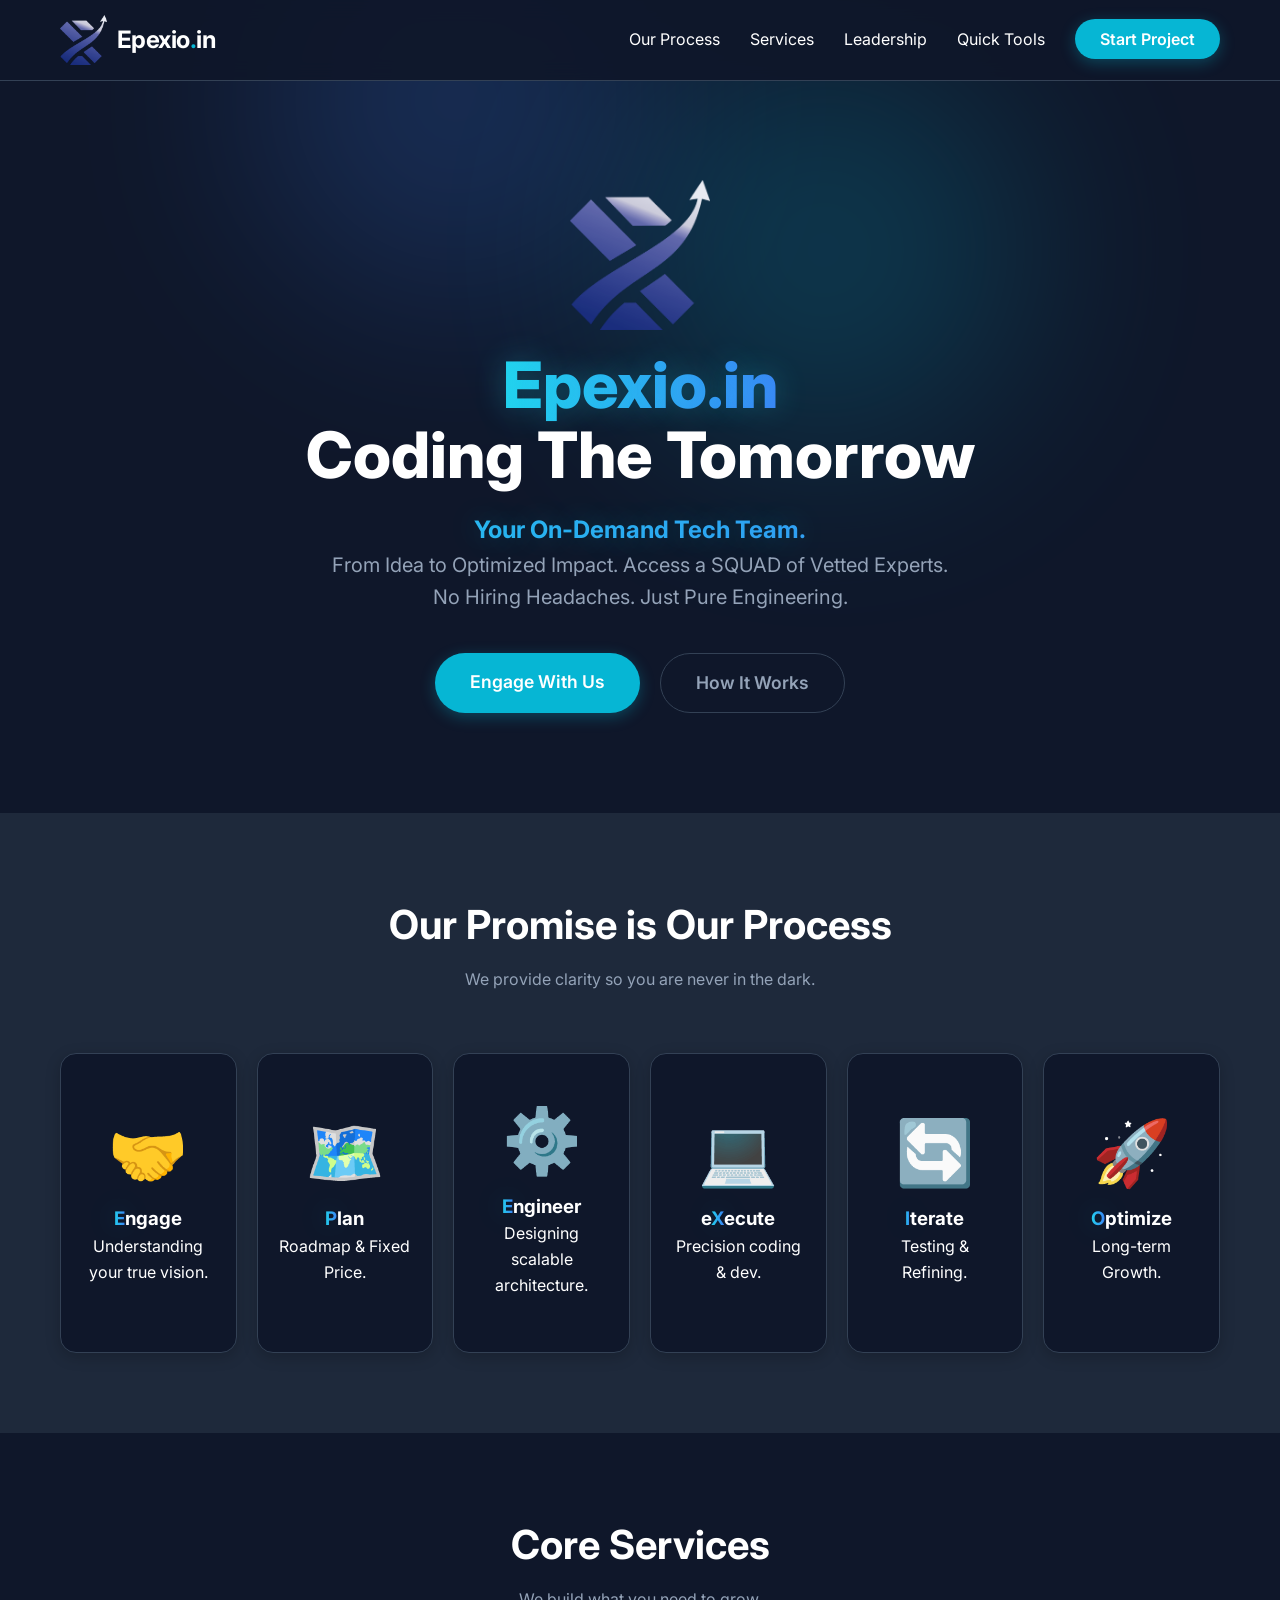
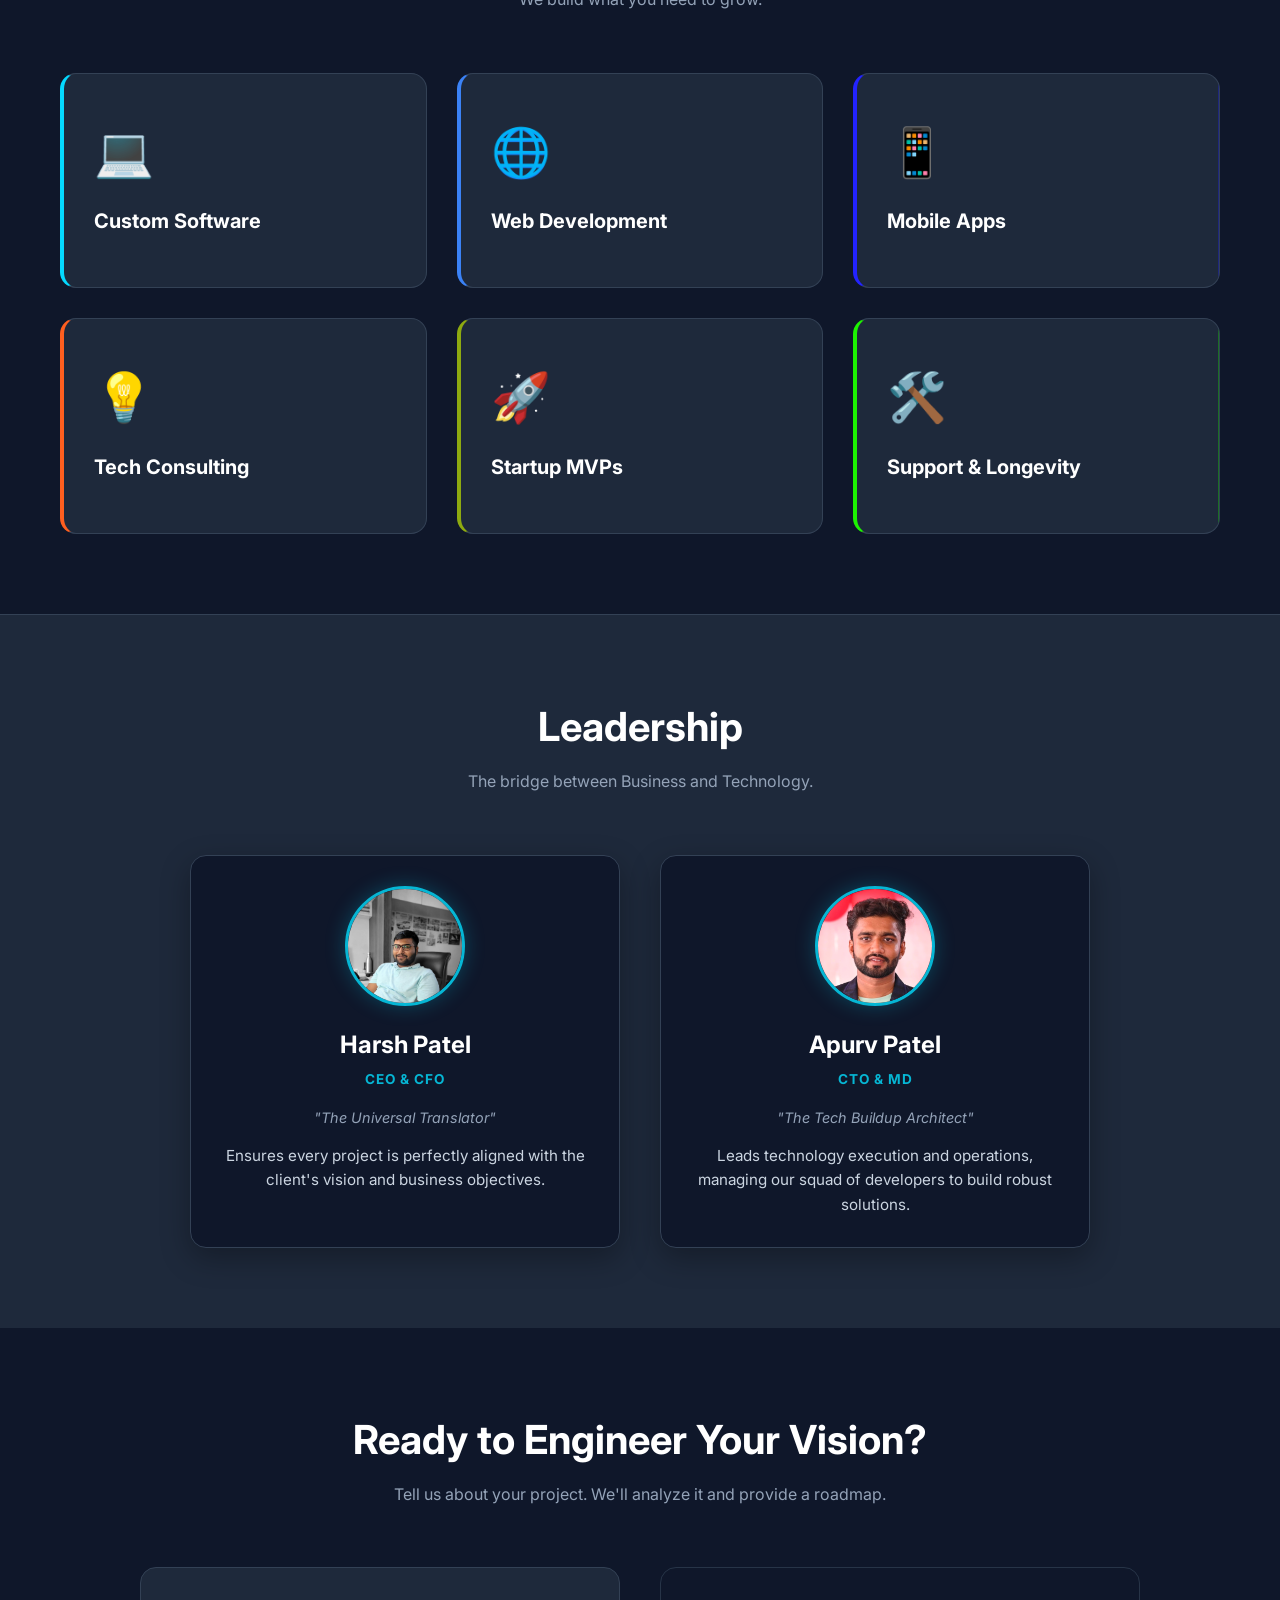
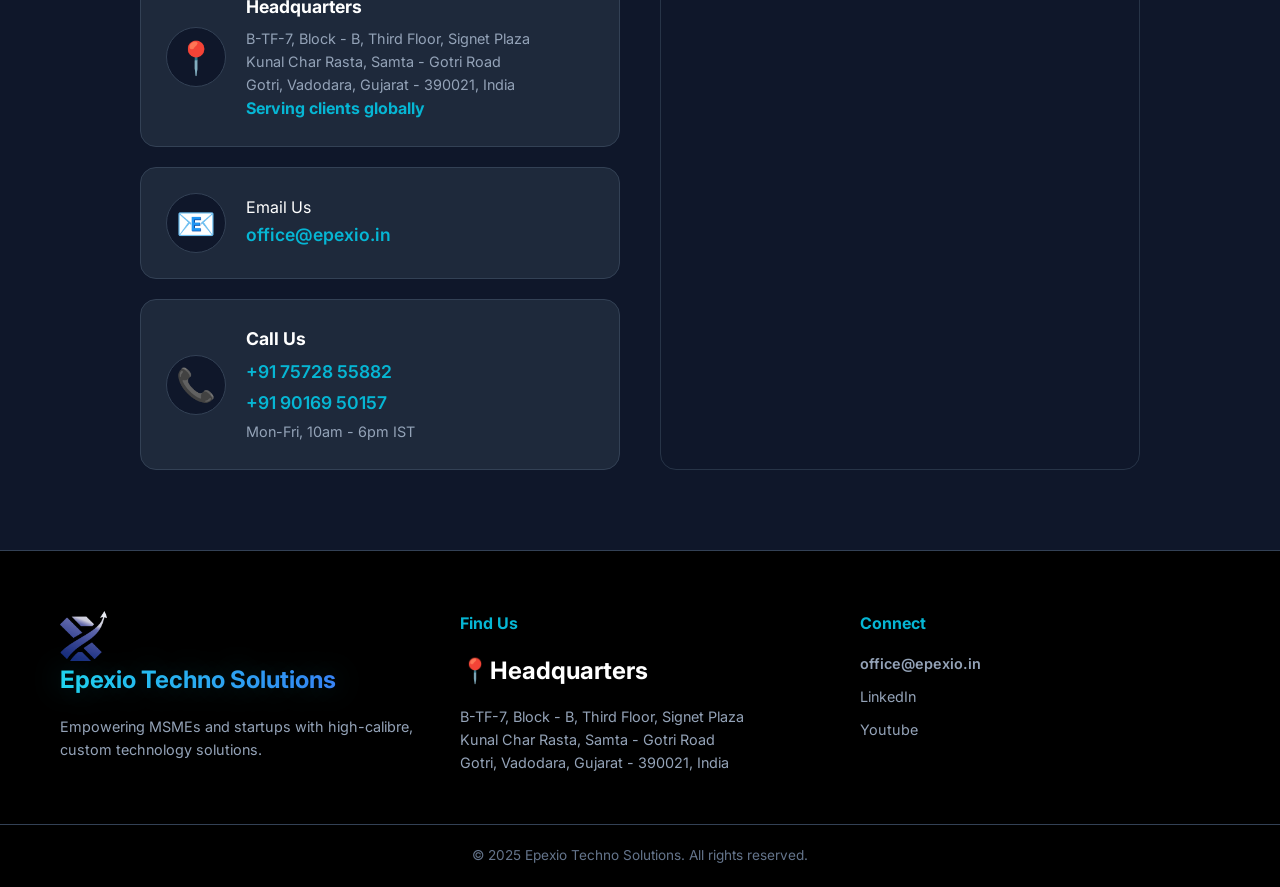
==== index.html @ f01a2e57 "Added tools page and exe app" ====
<!DOCTYPE html>
<html lang="en">
  <head>
    <meta charset="UTF-8" />
    <meta name="viewport" content="width=device-width, initial-scale=1.0" />
    <title>Epexio Techno Solutions</title>
    <link rel="icon" type="image/png" href="Image/logo.png" />
    <link rel="stylesheet" href="style.css" />
    <link
      href="https://fonts.googleapis.com/css2?family=Inter:wght@300;400;600;700&display=swap"
      rel="stylesheet"
    />
  </head>
  <body>
    <nav class="navbar">
      <div class="container nav-container">
        <div class="logo">
          <img
            src="Image/logo.png"
            alt="Epexio Logo"
            style="height: 50px; width: auto"
          />
          <span class="logo-text"
            >Epexio<span class="accent">.</span
            ><span class="logo-text">in</span></span
          >
        </div>
        <ul class="nav-links">
          <li><a href="#process">Our Process</a></li>
          <li><a href="#services">Services</a></li>
          <li><a href="#leadership">Leadership</a></li>
          <il><a href="tools.html">Quick Tools</a></il>
          <li><a href="#contact" class="btn-primary">Start Project</a></li>
        </ul>
        <div class="hamburger">☰</div>
      </div>
    </nav>

    <section class="hero">
      <div class="background-glow glow-1"></div>
      <div class="background-glow glow-2"></div>
      <div class="logo" style="justify-content: center; margin-bottom: 20px">
        <img
          src="Image/logo.png"
          alt="Epexio Logo"
          style="height: 150px; width: auto"
        />
      </div>
      <div class="container hero-content">
        <h1>
          <span class="neon-text">Epexio.in</span><br />
          Coding The Tomorrow <br />
        </h1>
        <h2 class="neon-text">Your On-Demand Tech Team.</h2>
        <p class="hero-sub">
          From Idea to Optimized Impact. Access a SQUAD of Vetted Experts.
          <br />
          No Hiring Headaches. Just Pure Engineering.
        </p>
        <div class="hero-buttons">
          <a href="#contact" class="btn-primary btn-large">Engage With Us</a>
          <a href="#process" class="btn-secondary btn-large">How It Works</a>
        </div>
      </div>
    </section>

    <section id="process" class="section-padding bg-light">
      <div class="container">
        <div class="section-header">
          <h2>Our Promise is Our Process</h2>
          <p>We provide clarity so you are never in the dark.</p>
        </div>

        <div class="process-grid">
          <div class="flip-card">
            <div class="flip-card-inner">
              <div class="flip-card-front card">
                <div class="icon">🤝</div>
                <h3><span class="neon-text">E</span>ngage</h3>
                <p>Understanding your true vision.</p>
              </div>
              <div class="flip-card-back card">
                <h3>The Foundation</h3>
                <p>
                  We dive deep into your business goals, target audience, and
                  pain points to ensure our tech aligns perfectly with your
                  strategy.
                </p>
              </div>
            </div>
          </div>

          <div class="flip-card">
            <div class="flip-card-inner">
              <div class="flip-card-front card">
                <div class="icon">🗺️</div>
                <h3><span class="neon-text">P</span>lan</h3>
                <p>Roadmap & Fixed Price.</p>
              </div>
              <div class="flip-card-back card">
                <h3>No Surprises</h3>
                <p>
                  We deliver a detailed project roadmap, a strict timeline, and
                  a guaranteed fixed-price quote. What we quote is what you pay.
                </p>
              </div>
            </div>
          </div>

          <div class="flip-card">
            <div class="flip-card-inner">
              <div class="flip-card-front card">
                <div class="icon">⚙️</div>
                <h3><span class="neon-text">E</span>ngineer</h3>
                <p>Designing scalable architecture.</p>
              </div>
              <div class="flip-card-back card">
                <h3>Built to Scale</h3>
                <p>
                  Our architects design a secure, efficient database and system
                  structure that can handle your growth from day one.
                </p>
              </div>
            </div>
          </div>

          <div class="flip-card">
            <div class="flip-card-inner">
              <div class="flip-card-front card">
                <div class="icon">💻</div>
                <h3>e<span class="neon-text">X</span>ecute</h3>
                <p>Precision coding & dev.</p>
              </div>
              <div class="flip-card-back card">
                <h3>Agile Squads</h3>
                <p>
                  Your dedicated squad builds the solution using clean, modern
                  code standards, with regular updates so you are never in the
                  dark.
                </p>
              </div>
            </div>
          </div>

          <div class="flip-card">
            <div class="flip-card-inner">
              <div class="flip-card-front card">
                <div class="icon">🔄</div>
                <h3><span class="neon-text">I</span>terate</h3>
                <p>Testing & Refining.</p>
              </div>
              <div class="flip-card-back card">
                <h3>Perfectionism</h3>
                <p>
                  We rigorously test for bugs, gather your feedback, and refine
                  the user experience until the product is seamless.
                </p>
              </div>
            </div>
          </div>

          <div class="flip-card">
            <div class="flip-card-inner">
              <div class="flip-card-front card">
                <div class="icon">🚀</div>
                <h3><span class="neon-text">O</span>ptimize</h3>
                <p>Long-term Growth.</p>
              </div>
              <div class="flip-card-back card">
                <h3>Partner for Life</h3>
                <p>
                  Launch is just the start. We provide ongoing support, security
                  updates, and feature additions to keep you ahead of the curve.
                </p>
              </div>
            </div>
          </div>
        </div>
      </div>
    </section>

    <section id="services" class="section-padding">
      <div class="container">
        <div class="section-header">
          <h2>Core Services</h2>
          <p>We build what you need to grow.</p>
        </div>
        <div class="services-grid">
          <div class="card service-card" style="--card-color: #04d9ff">
            <div class="service-content">
              <div class="icon">💻</div>
              <h3>Custom Software</h3>
              <p>
                Internal sales portals, inventory management systems, and
                process automation tools tailored to your workflow.
              </p>
            </div>
          </div>

          <div class="card service-card" style="--card-color: #3b82f6">
            <div class="service-content">
              <div class="icon">🌐</div>
              <h3>Web Development</h3>
              <p>
                From "Digital Brochure" sites to complex, data-driven web apps
                and secure e-commerce platforms.
              </p>
            </div>
          </div>

          <div class="card service-card" style="--card-color: #2323ff">
            <div class="service-content">
              <div class="icon">📱</div>
              <h3>Mobile Apps</h3>
              <p>
                Native and hybrid apps (iOS & Android) to connect with your
                customers on the go.
              </p>
            </div>
          </div>

          <div class="card service-card" style="--card-color: #ff5f1f">
            <div class="service-content">
              <div class="icon">💡</div>
              <h3>Tech Consulting</h3>
              <p>
                Expert guidance on technology strategy, scalability, and digital
                transformation.
              </p>
            </div>
          </div>

          <div class="card service-card" style="--card-color: #8eaa10">
            <div class="service-content">
              <div class="icon">🚀</div>
              <h3>Startup MVPs</h3>
              <p>
                Rapidly design, build, and launch your Minimum Viable Product to
                test your market and attract investors.
              </p>
            </div>
          </div>

          <div class="card service-card" style="--card-color: #1df301">
            <div class="service-content">
              <div class="icon">🛠️</div>
              <h3>Support & Longevity</h3>
              <p>
                Flexible support retainers for security updates, bug fixes, and
                ongoing optimizations.
              </p>
            </div>
          </div>
        </div>
      </div>
    </section>

    <section id="leadership" class="section-padding bg-light border-top">
      <div class="container">
        <div class="section-header">
          <h2>Leadership</h2>
          <p>The bridge between Business and Technology.</p>
        </div>
        <div class="leadership-grid">
          <div class="card leader-card">
            <img src="Image/Harsh.jpg" alt="Harsh Patel" class="leader-photo" />

            <h3>Harsh Patel</h3>
            <span class="role">CEO & CFO</span>
            <p class="leader-title">"The Universal Translator"</p>
            <p class="leader-desc">
              Ensures every project is perfectly aligned with the client's
              vision and business objectives.
            </p>
          </div>

          <div class="card leader-card">
            <img src="Image/Apurv.jpg" alt="Apurv Patel" class="leader-photo" />

            <h3>Apurv Patel</h3>
            <span class="role">CTO & MD</span>
            <p class="leader-title">"The Tech Buildup Architect"</p>
            <p class="leader-desc">
              Leads technology execution and operations, managing our squad of
              developers to build robust solutions.
            </p>
          </div>
        </div>
      </div>
    </section>

    <section id="inquiry" class="section-padding">
      <div class="container">
        <div class="section-header">
          <h2>Ready to Engineer Your Vision?</h2>
          <p>
            Tell us about your project. We'll analyze it and provide a roadmap.
          </p>
        </div>

        <div class="contact-wrapper">
          <div class="contact-grid">
            <div class="contact-details">
              <div class="contact-card">
                <div class="contact-icon">📍</div>
                <div class="contact-text">
                  <h3>Headquarters</h3>
                  <p> B-TF-7, Block - B, Third Floor, Signet Plaza<br />
            Kunal Char Rasta, Samta - Gotri Road<br />
            Gotri, Vadodara, Gujarat - 390021, India</p>
                  <span class="sub-text" style="font-size: 16px; font-weight: 700; color: #06b6d4;">Serving clients globally</span>
                </div>  
              </div>

              <div class="contact-card">
                <div class="contact-icon">📧</div>
                <div class="contact-text">
                  <h3">Email Us</h3>
                  <a href="mailto:office@epexio.in" class="contact-link"
                    >office@epexio.in</a
                  >
                </div>
              </div>

              <div class="contact-card">
                <div class="contact-icon">📞</div>
                <div class="contact-text">
                  <h3 >Call Us</h3>
                  <a href="tel:+917527855882" class="contact-link"
                    >+91 75728 55882</a
                  >
                  <a href="tel:+919016950157" class="contact-link"
                    >+91 90169 50157</a
                  >
                  <span class="sub-text">Mon-Fri, 10am - 6pm IST</span>
                </div>
              </div>
            </div>

            <div class="map-container">
              <iframe
                src="https://www.google.com/maps/embed?pb=!1m18!1m12!1m3!1d3690.861909107915!2d73.141487!3d22.3210617!2m3!1f0!2f0!3f0!3m2!1i1024!2i768!4f13.1!3m3!1m2!1s0x395fc9a02a4df953%3A0x6931e067de3a0320!2sEpexio%20Techno%20Solutions!5e0!3m2!1sen!2sin!4v1765628759080!5m2!1sen!2sin"
                width="100%"
                height="100%"
                style="border: 0"
                allowfullscreen=""
                loading="lazy"
                referrerpolicy="no-referrer-when-downgrade"
              >
              </iframe>
            </div>
          </div>
        </div>
      </div>
    </section>

    <footer id="contact">
      <div class="container footer-grid">
        <div class="footer-col">
          <div class="logo">
            <img
              src="Image/logo.png"
              alt="Epexio Logo"
              style="height: 50px; width: auto"
            />
          </div>
          <h3><span class="neon-text">Epexio Techno Solutions</span></h3>
          <p>
            Empowering MSMEs and startups with high-calibre, custom technology
            solutions.
          </p>
        </div>
        <div class="footer-col">
          <h4>Find Us</h4>

          <h3>📍Headquarters</h3>
          <p>
            B-TF-7, Block - B, Third Floor, Signet Plaza<br />
            Kunal Char Rasta, Samta - Gotri Road<br />
            Gotri, Vadodara, Gujarat - 390021, India
          </p>
        </div>
        <div class="footer-col">
          <h4>Connect</h4>
          <a href="mailto:office@epexio.in" class="contact-link"
            >office@epexio.in</a
          >
          <a href="https://www.linkedin.com/company/epexio-techno-solutions/"
            >LinkedIn</a
          >
          <a href="https://www.youtube.com/@EpexioTechnoSolution">Youtube</a>
        </div>
      </div>
      <div class="copyright">
        &copy; 2025 Epexio Techno Solutions. All rights reserved.
      </div>
    </footer>
  </body>
</html>
---- style.css ----
/* --- VARIABLES & RESET --- */
:root {
  --bg-dark: #0f172a; /* Deep Slate */
  --bg-light: #1e293b; /* Lighter Slate */
  --text-main: #ffffff;
  --text-muted: #94a3b8;
  --accent: #06b6d4; /* Cyan */
  --accent-glow: #22d3ee; /* Bright Neon Cyan */
  --border: #334155;

  --font-main: "Inter", sans-serif;
}
@import "tailwindcss";
* {
  margin: 0;
  padding: 0;
  box-sizing: border-box;
}

html {
  scroll-behavior: smooth;
}

body {
  font-family: var(--font-main);
  background-color: var(--bg-dark);
  color: var(--text-main);
  line-height: 1.6;
}

a {
  text-decoration: none;
  color: inherit;
  transition: 0.3s;
}
ul {
  list-style: none;
}

/* --- UTILITIES --- */
.container {
  max-width: 1200px;
  margin: 0 auto;
  padding: 0 20px;
}

.accent {
  color: var(--accent);
}

.bg-light {
  background-color: var(--bg-light);
}
.border-top {
  border-top: 1px solid var(--border);
}

.section-padding {
  padding: 80px 0;
}

.section-header {
  text-align: center;
  margin-bottom: 60px;
}

.section-header h2 {
  font-size: 2.5rem;
  font-weight: 700;
}

.section-header p {
  color: var(--text-muted);
  margin-top: 10px;
}

/* --- BUTTONS --- */
.btn-primary {
  background-color: var(--accent);
  color: white;
  padding: 10px 25px;
  border-radius: 50px;
  font-weight: 600;
  box-shadow: 0 4px 15px rgba(6, 182, 212, 0.3);
}

.btn-primary:hover {
  background-color: #0891b2;
  transform: translateY(-2px);
}

.btn-secondary {
  border: 1px solid var(--border);
  color: var(--text-muted);
  padding: 10px 25px;
  border-radius: 50px;
  font-weight: 600;
}

.btn-secondary:hover {
  border-color: var(--accent);
  color: white;
}

.btn-large {
  padding: 15px 35px;
  font-size: 1.1rem;
}

/* --- NAVIGATION --- */
.navbar {
  position: fixed;
  width: 100%;
  top: 0;
  z-index: 100;
  background-color: rgba(15, 23, 42, 0.9);
  backdrop-filter: blur(10px);
  border-bottom: 1px solid var(--border);
}

.nav-container {
  display: flex;
  justify-content: space-between;
  align-items: center;
  height: 80px;
}

.logo {
  display: flex;
  align-items: center;
  gap: 10px;
}

.logo-icon {
  width: 40px;
  height: 40px;
  background: linear-gradient(135deg, #3b82f6, var(--accent));
  border-radius: 8px;
  display: flex;
  align-items: center;
  justify-content: center;
  font-weight: 700;
  font-size: 1.2rem;
}

.logo-text {
  font-size: 1.5rem;
  font-weight: 700;
  letter-spacing: -0.5px;
}

.nav-links {
  display: flex;
  align-items: center;
  gap: 30px;
}

.nav-links a:not(.btn-primary):hover {
  color: var(--accent-glow);
}

.hamburger {
  display: none;
  font-size: 1.5rem;
  cursor: pointer;
}

/* --- HERO SECTION --- */
.hero {
  position: relative;
  padding: 180px 0 100px 0;
  text-align: center;
  overflow: hidden;
}

.hero h1 {
  font-size: 4rem;
  line-height: 1.1;
  font-weight: 800;
  margin-bottom: 20px;
}

.neon-text {
  background: linear-gradient(to right, var(--accent-glow), #3b82f6);
  background-clip: text;
  -webkit-background-clip: text;
  color: transparent;
  text-shadow: 0 0 30px rgba(34, 211, 238, 0.3);
}

.hero-sub {
  font-size: 1.25rem;
  color: var(--text-muted);
  max-width: 700px;
  margin: 0 auto 40px auto;
}

.hero-buttons {
  display: flex;
  justify-content: center;
  gap: 20px;
}

/* Background Blobs */
.background-glow {
  position: absolute;
  width: 400px;
  height: 400px;
  border-radius: 50%;
  filter: blur(100px);
  opacity: 0.2;
  z-index: -1;
}
.glow-1 {
  background-color: #3b82f6;
  top: -100px;
  left: 20%;
}
.glow-2 {
  background-color: var(--accent);
  top: 50px;
  right: 20%;
}

/* --- PROCESS CARDS --- */
.process-grid {
  display: grid;
  grid-template-columns: repeat(auto-fit, minmax(150px, 1fr));
  gap: 20px;
}

.card {
  background-color: var(--bg-dark);
  border: 1px solid var(--border);
  border-radius: 16px;
  padding: 30px;
  transition: 0.3s;
}

.process-card:hover {
  border-color: var(--accent);
  transform: translateY(-5px);
}

.process-card {
  text-align: center;
}
.process-card .icon {
  font-size: 2.5rem;
  margin-bottom: 15px;
}
.process-card h3 {
  color: var(--accent-glow);
  margin-bottom: 10px;
}
.process-card p {
  font-size: 0.9rem;
  color: var(--text-muted);
}

/* --- SERVICES GRID --- */
.services-grid {
  display: grid;
  grid-template-columns: repeat(auto-fit, minmax(300px, 1fr));
  gap: 30px;
}

/* --- ADVANCED SLIDING SERVICE CARDS --- */

.service-card {
  background-color: var(--bg-light);
  /* Use the variable for the border, defaulting to white if missing */
  border-left: 4px solid var(--card-color, #fff);
  position: relative; /* Essential for positioning the slide */
  overflow: hidden; /* Ensures the slide doesn't spill out */
  padding: 40px 30px;
  transition: transform 0.3s ease;
  z-index: 1; /* Ensures text stays on top */
}

/* The Sliding Background (The Curtain) */
.service-card::before {
  content: "";
  position: absolute;
  top: 0;
  right: 0;
  bottom: 0;
  left: 0;
  background-color: var(--card-color); /* Uses the color defined in HTML */
  transform: translateX(100%); /* Starts hidden to the right */
  transition: transform 0.4s cubic-bezier(0.4, 0, 0.2, 1); /* Smooth slide effect */
  z-index: -1; /* Puts it behind the text */
}

/* Hover Action: Move the curtain in */
.service-card:hover::before {
  transform: translateX(0);
}

/* Text & Icon Styling */
.service-content {
  position: relative;
  z-index: 2;
}

.service-card .icon {
  font-size: 3rem;
  margin-bottom: 15px;
  display: block;
}

.service-card h3 {
  font-size: 1.5rem;
  margin-bottom: 15px;
  color: white;
  transition: color 0.3s;
}

/* The Description Text */
.service-card p {
  color: var(--text-muted);
  font-size: 0.95rem;
  opacity: 0; /* Hidden by default */
  transform: translateX(20px); /* Pushed slightly right */
  transition: all 0.4s ease 0.1s; /* 0.1s delay so it waits for background */
  height: 0; /* Collapse height so card is compact initially */
  overflow: hidden;
}

/* Hover State Changes */
.service-card:hover {
  transform: translateY(-5px); /* Little pop up */
}

.service-card:hover p {
  opacity: 1; /* Show text */
  transform: translateX(0); /* Slide text into place */
  height: auto; /* expand height */
  color: white; /* Make text bright white on the colored background */
  margin-top: 10px;
}

/* Ensure title stays white */
.service-card:hover h3 {
  color: white;
}

/* Specific Border Colors */
.border-cyan {
  border-left-color: var(--accent);
}
.border-blue {
  border-left-color: #3b82f6;
}
.border-purple {
  border-left-color: #000080;
}
.border-green {
  border-left-color: #22c55e;
}
.border-yellow {
  border-left-color: #eab308;
}
.border-red {
  border-left-color: #ef4444;
}

.service-card h3 {
  margin-bottom: 10px;
  font-size: 1.25rem;
}
.service-card p {
  color: var(--text-muted);
  font-size: 0.95rem;
}

/* --- LEADERSHIP --- */
.leadership-grid {
  display: grid;
  grid-template-columns: repeat(auto-fit, minmax(300px, 1fr));
  gap: 40px;
  max-width: 900px;
  margin: 0 auto;
}

.leader-card {
  background-color: var(--bg-dark);
  text-align: center;
  box-shadow: 0 10px 30px rgba(0, 0, 0, 0.3);
}

.leader-card .avatar {
  width: 100px;
  height: 100px;
  background-color: var(--border);
  border-radius: 50%;
  margin: 0 auto 20px auto;
  display: flex;
  align-items: center;
  justify-content: center;
  font-size: 2.5rem;
}

.leader-card h3 {
  font-size: 1.5rem;
  margin-bottom: 5px;
}
.leader-card .role {
  display: block;
  color: var(--accent);
  font-size: 0.85rem;
  font-weight: 700;
  text-transform: uppercase;
  letter-spacing: 1px;
  margin-bottom: 15px;
}

.leader-title {
  font-style: italic;
  color: var(--text-muted);
  font-size: 0.9rem;
  margin-bottom: 15px;
}

.leader-desc {
  color: #cbd5e1;
  font-size: 0.95rem;
}

/* --- FOOTER --- */
footer {
  background-color: #000;
  padding: 60px 0 20px 0;
  border-top: 1px solid var(--border);
}

.footer-grid {
  display: grid;
  grid-template-columns: repeat(auto-fit, minmax(200px, 1fr));
  gap: 40px;
  margin-bottom: 40px;
}

.footer-col h3 {
  font-size: 1.5rem;
  margin-bottom: 15px;
}
.footer-col h4 {
  color: var(--accent);
  margin-bottom: 15px;
}
.footer-col p,
.footer-col a {
  color: var(--text-muted);
  display: block;
  margin-bottom: 10px;
  font-size: 0.9rem;
}

.footer-col a:hover {
  color: white;
}

.copyright {
  text-align: center;
  border-top: 1px solid var(--border);
  padding-top: 20px;
  color: #64748b;
  font-size: 0.85rem;
}

/* --- RESPONSIVE --- */
@media (max-width: 768px) {
  .nav-links {
    display: none;
  }
  .hamburger {
    display: block;
  }

  .hero h1 {
    font-size: 2.5rem;
  }
  .hero-buttons {
    flex-direction: column;
  }

  .section-padding {
    padding: 50px 0;
  }
}
/* --- 3D FLIP CARD STYLES --- */

/* 1. The Container */
.flip-card {
  background-color: transparent;
  perspective: 1000px; /* This gives the 3D depth effect */
  height: 300px; /* We need a fixed height for the flip to work nicely */
}

/* 2. The Inner Wrapper (The thing that actually rotates) */
.flip-card-inner {
  position: relative;
  width: 100%;
  height: 100%;
  text-align: center;
  transition: transform 0.8s; /* Smooth animation speed */
  transform-style: preserve-3d;
}

/* 3. The Interaction (Hover triggers rotation) */
.flip-card:hover .flip-card-inner {
  transform: rotateY(180deg);
}

/* 4. Common Styles for Front and Back Faces */
.flip-card-front,
.flip-card-back {
  position: absolute;
  width: 100%;
  height: 100%;
  -webkit-backface-visibility: hidden; /* Hides the back of the div */
  backface-visibility: hidden;
  border-radius: 16px;
  padding: 30px 20px; /* Adjusted padding */
  display: flex;
  flex-direction: column;
  justify-content: center; /* Centers content vertically */
  align-items: center;
  box-shadow: 0 4px 15px rgba(0, 0, 0, 0.2);
}

/* 5. Front Face Specifics */
.flip-card-front {
  background-color: var(--bg-dark);
  border: 1px solid var(--border);
}

/* 6. Back Face Specifics */
.flip-card-back {
  background-color: var(
    --bg-light
  ); /* Slightly lighter background for contrast */
  border: 1px solid var(--accent); /* Cyan border to show it's active */
  transform: rotateY(180deg); /* Starts flipped around */
}

.flip-card-back h3 {
  color: var(--accent);
  margin-bottom: 15px;
  font-size: 1.2rem;
}

.flip-card-back p {
  font-size: 0.95rem;
  color: #e2e8f0; /* Lighter text for readability */
  line-height: 1.5;
}

.flip-card-front .icon {
  font-size: 4rem; /* This makes them big (approx 64px) */
  margin-bottom: 20px; /* Adds space between icon and text */
  line-height: 1; /* Prevents extra vertical spacing */
}

/* --- INQUIRY FORM STYLES --- */

.form-wrapper {
  max-width: 800px;
  margin: 0 auto;
  background-color: var(--bg-light);
  padding: 40px;
  border-radius: 20px;
  border: 1px solid var(--border);
  box-shadow: 0 10px 40px rgba(0, 0, 0, 0.3);
}

.form-grid {
  display: grid;
  grid-template-columns: 1fr 1fr; /* Two columns */
  gap: 20px;
  margin-bottom: 20px;
}

/* Make it single column on mobile */
@media (max-width: 768px) {
  .form-grid {
    grid-template-columns: 1fr;
  }
  .form-wrapper {
    padding: 25px;
  }
}

.form-group {
  display: flex;
  flex-direction: column;
}

.full-width {
  grid-column: 1 / -1; /* Spans across both columns */
}

label {
  color: var(--text-muted);
  font-size: 0.9rem;
  margin-bottom: 8px;
  font-weight: 600;
}

/* Input Field Styling */
input,
select,
textarea {
  background-color: var(--bg-dark);
  border: 1px solid var(--border);
  color: white;
  padding: 15px;
  border-radius: 8px;
  font-family: var(--font-main);
  font-size: 1rem;
  transition: all 0.3s ease;
  outline: none; /* Remove default browser outline */
}

/* The Neon Glow on Focus */
input:focus,
select:focus,
textarea:focus {
  border-color: var(--accent);
  box-shadow: 0 0 15px rgba(6, 182, 212, 0.2); /* Cyan Glow */
}

/* Placeholder text color */
::placeholder {
  color: #475569;
}

.form-submit {
  text-align: center;
  margin-top: 30px;
}

.form-submit button {
  width: 100%;
  cursor: pointer;
  border: none;
  font-size: 1.1rem;
}
.form-submit button:hover {
  transform: translateY(-2px);
}
/* --- CUSTOM CHECKBOX GRID --- */

.checkbox-grid {
  display: grid;
  grid-template-columns: 1fr 1fr; /* Two columns */
  gap: 15px;
  margin-top: 5px;
}

@media (max-width: 600px) {
  .checkbox-grid {
    grid-template-columns: 1fr;
  } /* One column on mobile */
}

.checkbox-option {
  display: flex;
  align-items: center;
  cursor: pointer;
  padding: 10px;
  background-color: var(--bg-dark);
  border: 1px solid var(--border);
  border-radius: 8px;
  transition: all 0.3s ease;
}

/* Hover effect for the whole box */
.checkbox-option:hover {
  border-color: var(--text-muted);
}

/* Hide the default browser checkbox */
.checkbox-option input {
  display: none;
}

/* Create the Custom Checkbox Square */
.custom-check {
  width: 20px;
  height: 20px;
  border: 2px solid #475569;
  border-radius: 4px;
  margin-right: 12px;
  position: relative;
  transition: all 0.2s;
}

/* When Checked: Change Border and Background to Cyan */
.checkbox-option input:checked ~ .custom-check {
  background-color: var(--accent);
  border-color: var(--accent);
  box-shadow: 0 0 10px rgba(6, 182, 212, 0.4); /* Glow effect */
}

/* The Checkmark Icon (CSS Draw) */
.custom-check::after {
  content: "";
  position: absolute;
  left: 6px;
  top: 2px;
  width: 5px;
  height: 10px;
  border: solid white;
  border-width: 0 2px 2px 0;
  transform: rotate(45deg);
  opacity: 0; /* Hidden by default */
  transition: opacity 0.2s;
}

/* Show checkmark when checked */
.checkbox-option input:checked ~ .custom-check::after {
  opacity: 1;
}

/* Text Styling */
.label-text {
  color: var(--text-muted);
  font-size: 0.95rem;
}

/* Make text white when selected */
.checkbox-option input:checked ~ .label-text {
  color: white;
  font-weight: 600;
}

/* --- CONTACT INFO & MAP STYLES --- */

.contact-wrapper {
  max-width: 1000px;
  margin: 0 auto;
}

.contact-grid {
  display: grid;
  grid-template-columns: 1fr 1fr; /* Split 50/50 */
  gap: 40px;
  align-items: stretch; /* Make both sides equal height */
}

/* Left Side: The Cards */
.contact-details {
  display: flex;
  flex-direction: column;
  gap: 20px;
}

.contact-card {
  background-color: var(--bg-light);
  border: 1px solid var(--border);
  border-radius: 16px;
  padding: 25px;
  display: flex;
  align-items: center;
  gap: 20px;
  transition: all 0.3s ease;
}

.contact-card:hover {
  border-color: var(--accent);
  background-color: rgba(15, 23, 42, 0.8);
  transform: translateX(5px); /* Slide slightly right on hover */
  box-shadow: 0 0 20px rgba(6, 182, 212, 0.1);
}

.contact-icon {
  font-size: 2rem;
  background-color: var(--bg-dark);
  width: 60px;
  height: 60px;
  border-radius: 50%;
  display: flex;
  align-items: center;
  justify-content: center;
  border: 1px solid var(--border);
}

.contact-text h3 {
  color: white;
  font-size: 1.1rem;
  margin-bottom: 5px;
}

.contact-text p,
.sub-text {
  color: var(--text-muted);
  font-size: 0.9rem;
  margin: 0;
}

.contact-link {
  display: block;
  color: var(--accent);
  font-weight: 600;
  text-decoration: none;
  font-size: 1.1rem;
  margin-bottom: 2px;
}

.contact-link:hover {
  color: #fff;
  text-shadow: 0 0 10px var(--accent);
}

/* Right Side: The Map */
.map-container {
  border-radius: 16px;
  overflow: hidden;
  border: 1px solid var(--border);
  min-height: 300px; /* Ensures it has height on mobile */
  /* Optional: Makes the map look darker to fit your theme */
  filter: grayscale(20%) contrast(1.2);
}

/* Responsive: Stack on mobile */
@media (max-width: 768px) {
  .contact-grid {
    grid-template-columns: 1fr; /* Stack vertically */
  }
  .map-container {
    height: 300px; /* Fixed height for map on mobile */
  }
}

/* --- LEADER PHOTOS --- */

.leader-photo {
  width: 120px; /* Slightly larger than the emoji circle */
  height: 120px;
  border-radius: 50%; /* Makes it a perfect circle */
  object-fit: cover; /* Prevents the image from looking stretched/squashed */
  border: 3px solid var(--accent); /* Adds a nice Cyan border */
  margin: 0 auto 20px auto; /* Centers it */
  display: block;
  box-shadow: 0 0 20px rgba(6, 182, 212, 0.3); /* Adds the neon glow */
  transition: transform 0.3s ease;
}

.leader-card:hover .leader-photo {
  transform: scale(1.05); /* Slight zoom effect on hover */
  box-shadow: 0 0 30px rgba(6, 182, 212, 0.6);
}

/* --- TOOLS PAGE STYLES --- */
.tools-grid {
  display: grid;
  grid-template-columns: repeat(auto-fit, minmax(300px, 1fr));
  gap: 30px;
}

.tool-card {
  background-color: var(--bg-light);
  border: 1px solid var(--border);
  border-radius: 16px;
  overflow: hidden;
  transition: transform 0.3s, box-shadow 0.3s;
  display: flex;
  flex-direction: column;
}

.tool-card:hover {
  border-color: var(--accent);
  transform: translateY(-5px);
  box-shadow: 0 10px 30px rgba(0, 0, 0, 0.2);
}

.tool-header {
  padding: 25px;
  background-color: rgba(15, 23, 42, 0.5); /* Slightly darker header */
  border-bottom: 1px solid var(--border);
  display: flex;
  align-items: center;
  gap: 15px;
}

.tool-icon-box {
  width: 50px;
  height: 50px;
  background: linear-gradient(135deg, #3b82f6, var(--accent));
  color: white;
  border-radius: 12px;
  display: flex;
  align-items: center;
  justify-content: center;
  font-size: 24px;
  box-shadow: 0 0 15px rgba(59, 130, 246, 0.3);
}

.tool-title h3 {
  margin: 0;
  font-size: 1.2rem;
  color: white;
}

.version-tag {
  font-size: 0.75rem;
  background: rgba(34, 211, 238, 0.1);
  color: var(--accent);
  padding: 2px 8px;
  border-radius: 12px;
  margin-top: 4px;
  display: inline-block;
  border: 1px solid rgba(34, 211, 238, 0.2);
}

.tool-body {
  padding: 25px;
  flex-grow: 1;
}

.tool-body p {
  color: var(--text-muted);
  font-size: 0.95rem;
  margin-bottom: 20px;
}

.feature-list {
  padding: 0;
  list-style: none;
  margin: 0;
}

.feature-list li {
  margin-bottom: 10px;
  font-size: 0.9rem;
  color: #cbd5e1;
  display: flex;
  align-items: center;
}

.feature-list li::before {
  content: "✓";
  color: var(--accent);
  font-weight: bold;
  margin-right: 10px;
}

.tool-footer {
  padding: 25px;
  border-top: 1px solid var(--border);
  text-align: center;
  background-color: rgba(15, 23, 42, 0.3);
}

.btn-full {
  display: block;
  width: 100%;
  text-align: center;
}

.btn-disabled {
  background-color: var(--border);
  color: var(--text-muted);
  cursor: not-allowed;
  box-shadow: none;
}
.btn-disabled:hover {
  background-color: var(--border);
  transform: none;
}
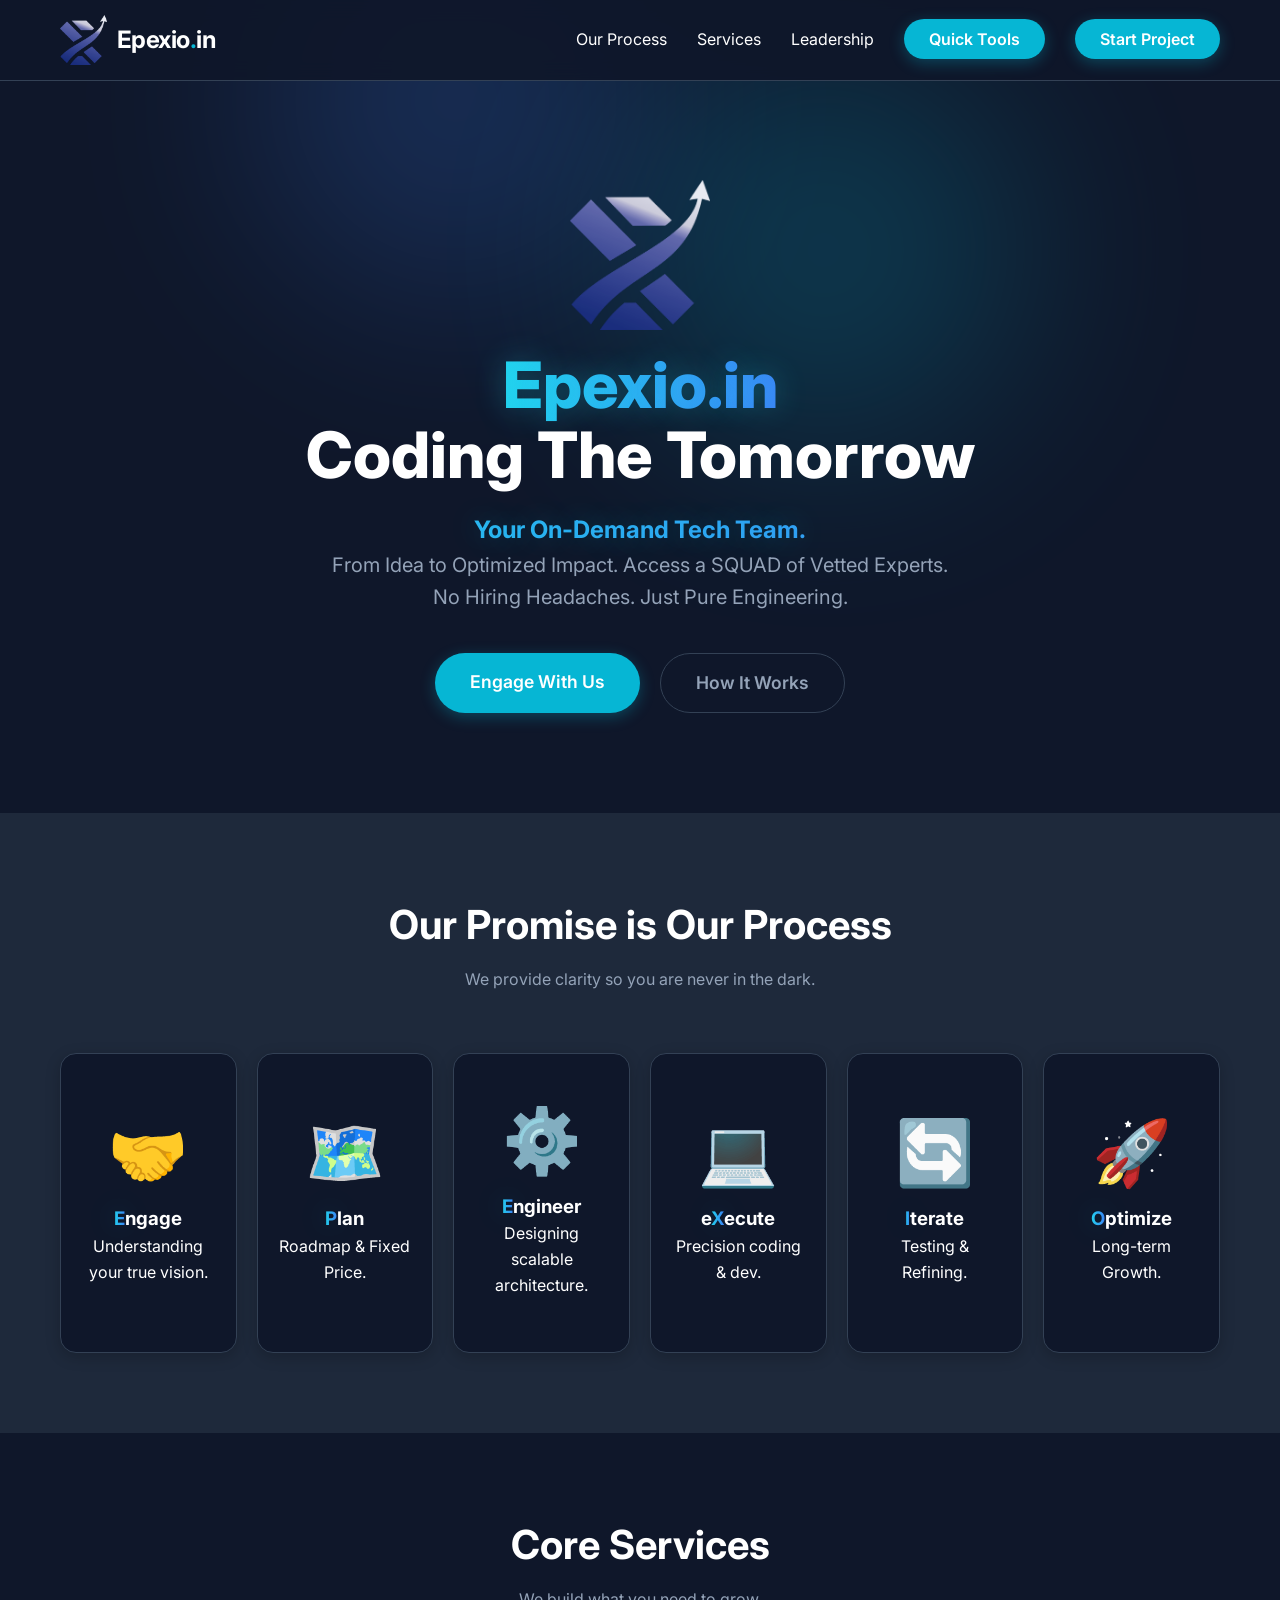
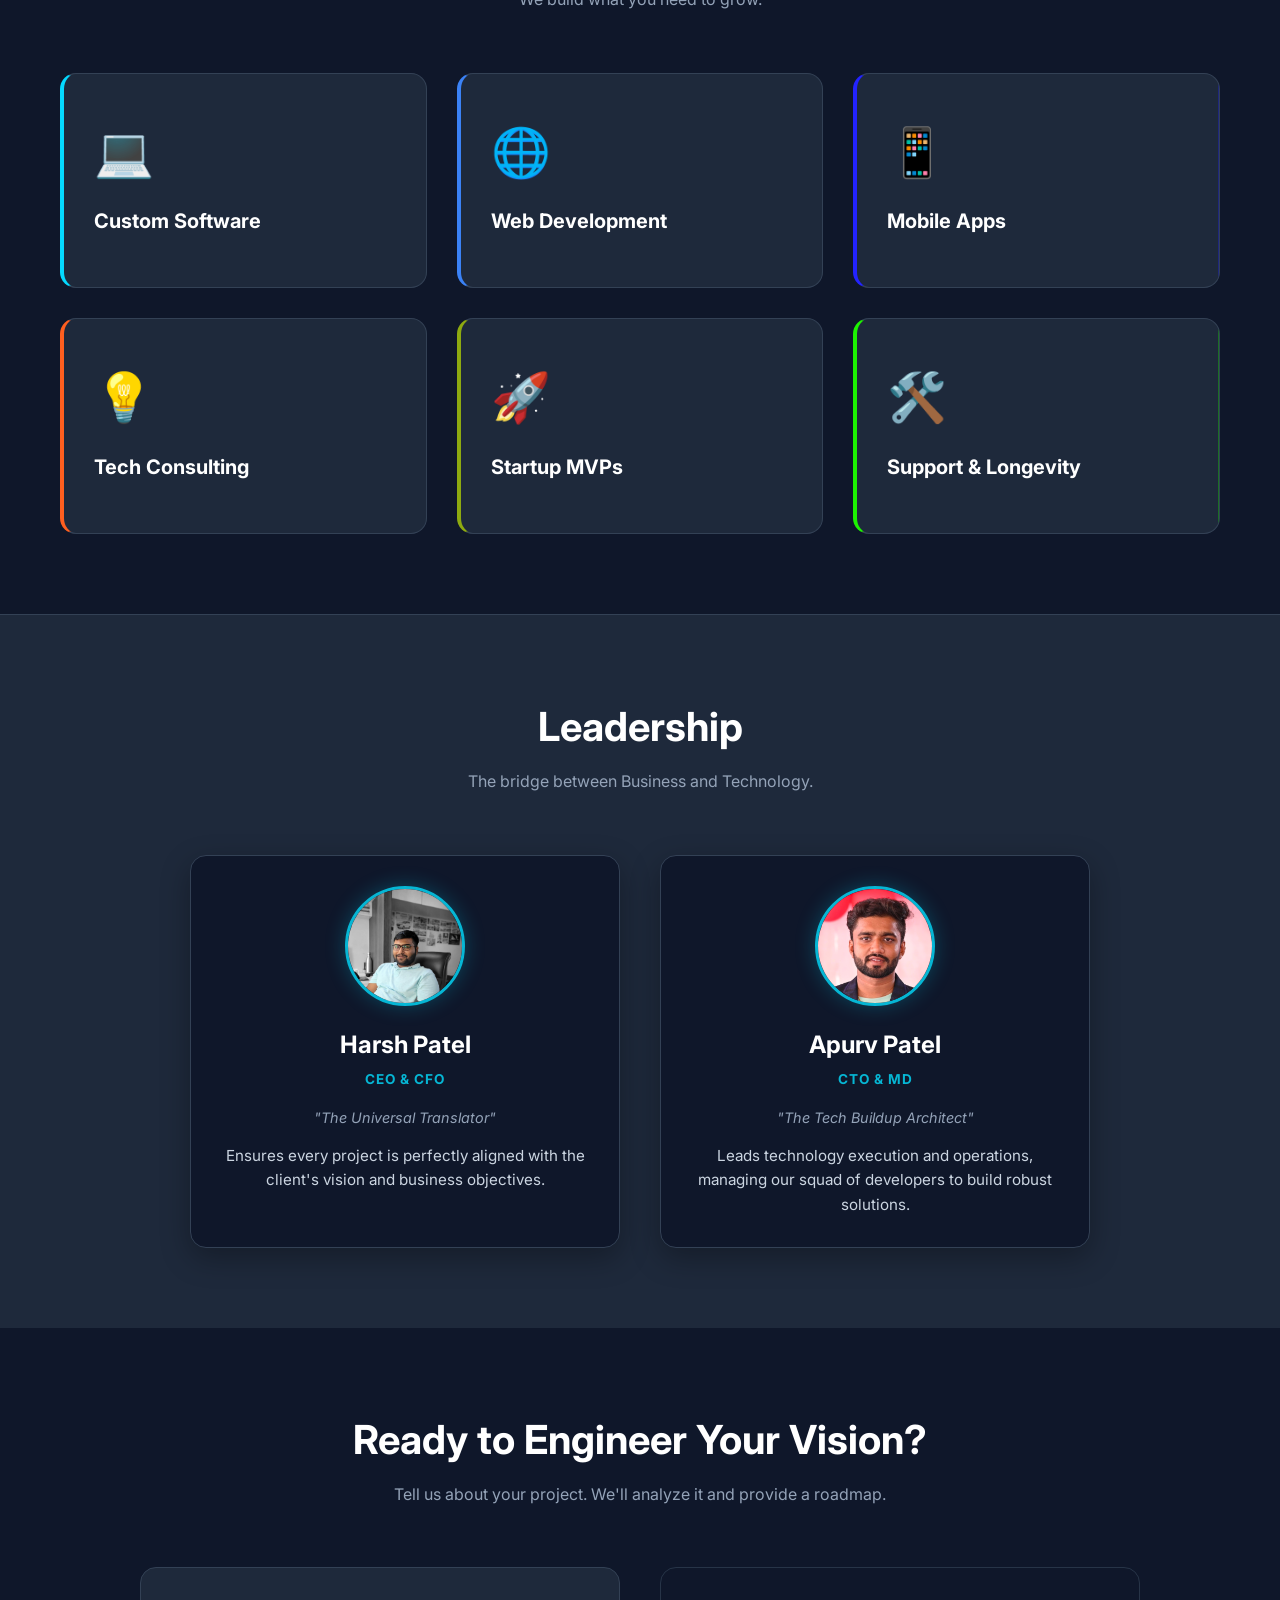
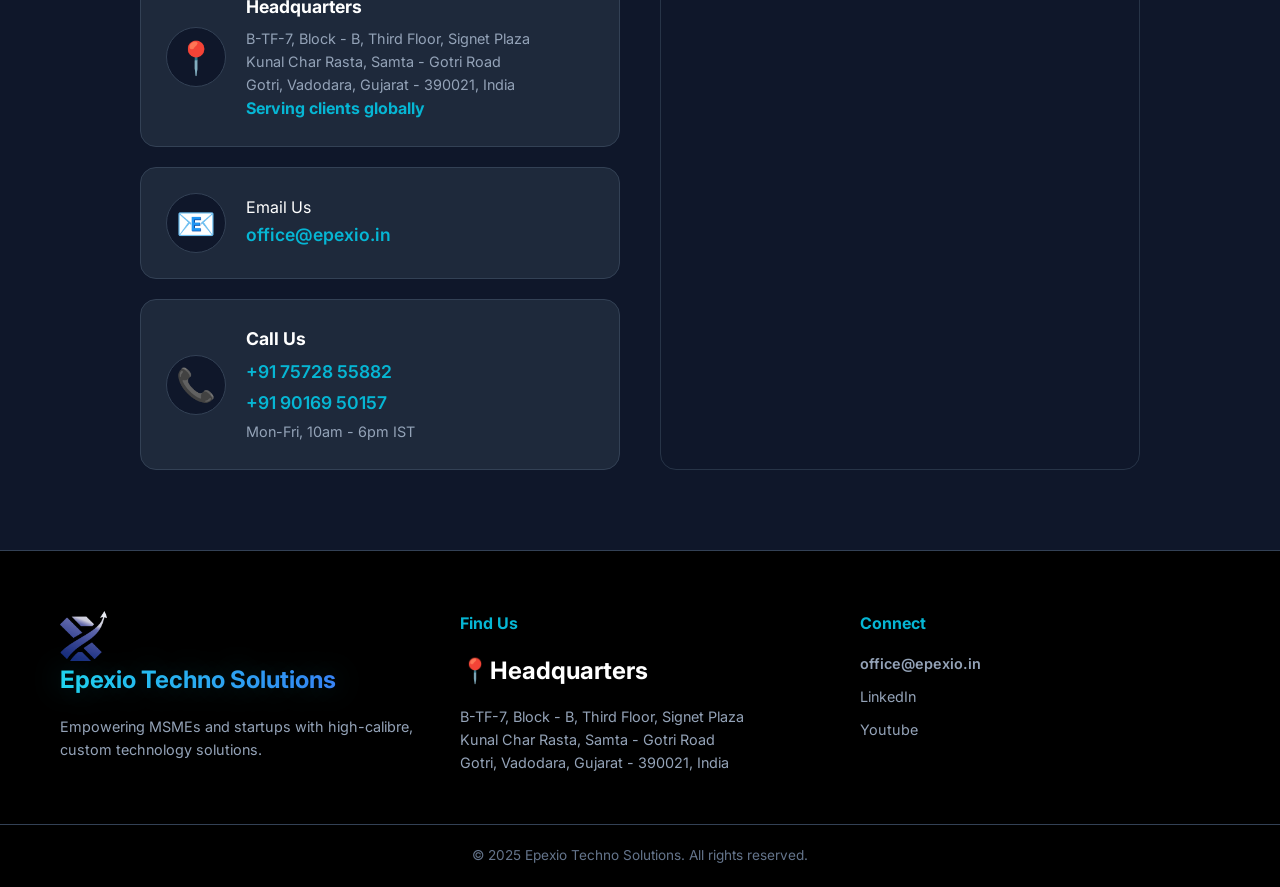
==== commit 6ef8229e: "Refactor to use Quick_Tools URL" ====
--- a/index.html
+++ b/index.html
@@ -29,7 +29,7 @@
           <li><a href="#process">Our Process</a></li>
           <li><a href="#services">Services</a></li>
           <li><a href="#leadership">Leadership</a></li>
-          <il><a href="tools.html">Quick Tools</a></il>
+          <li><a href="Quick_Tools/" class="btn-primary">Quick Tools</a></li>
           <li><a href="#contact" class="btn-primary">Start Project</a></li>
         </ul>
         <div class="hamburger">☰</div>
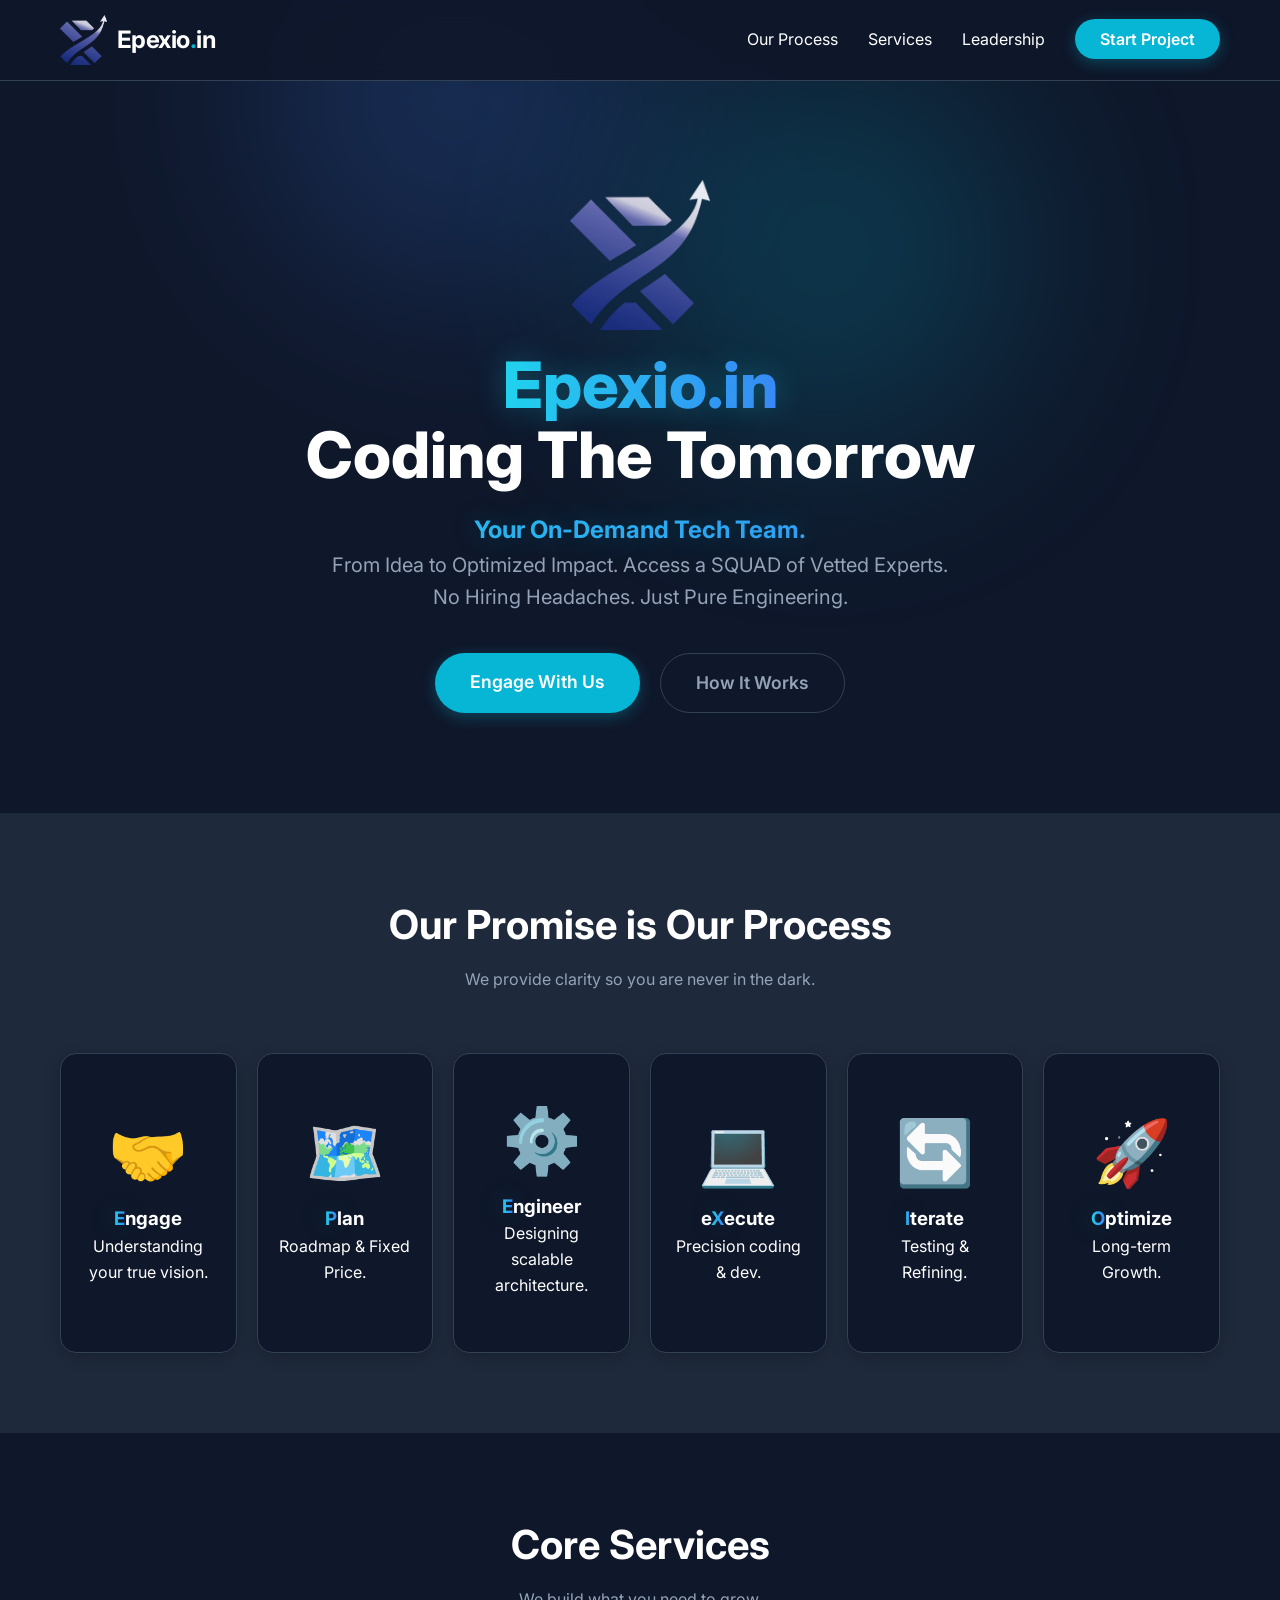
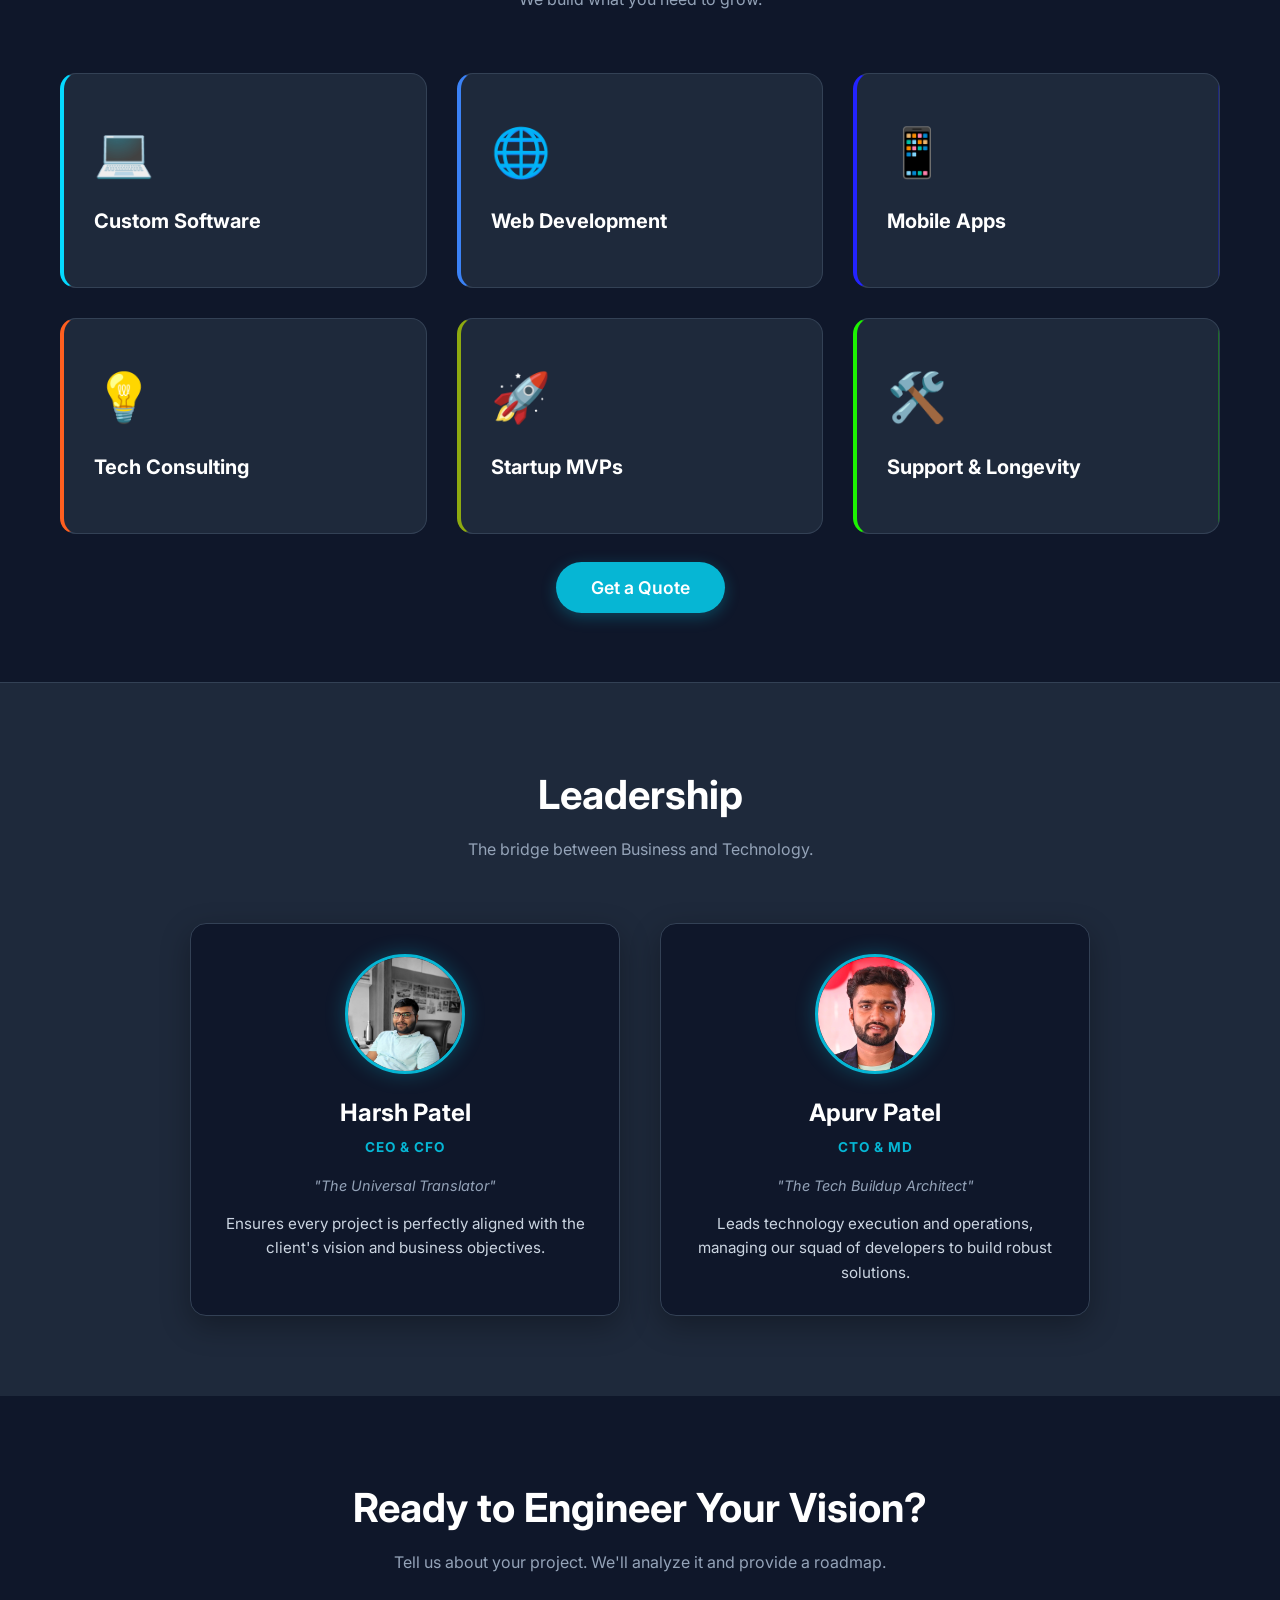
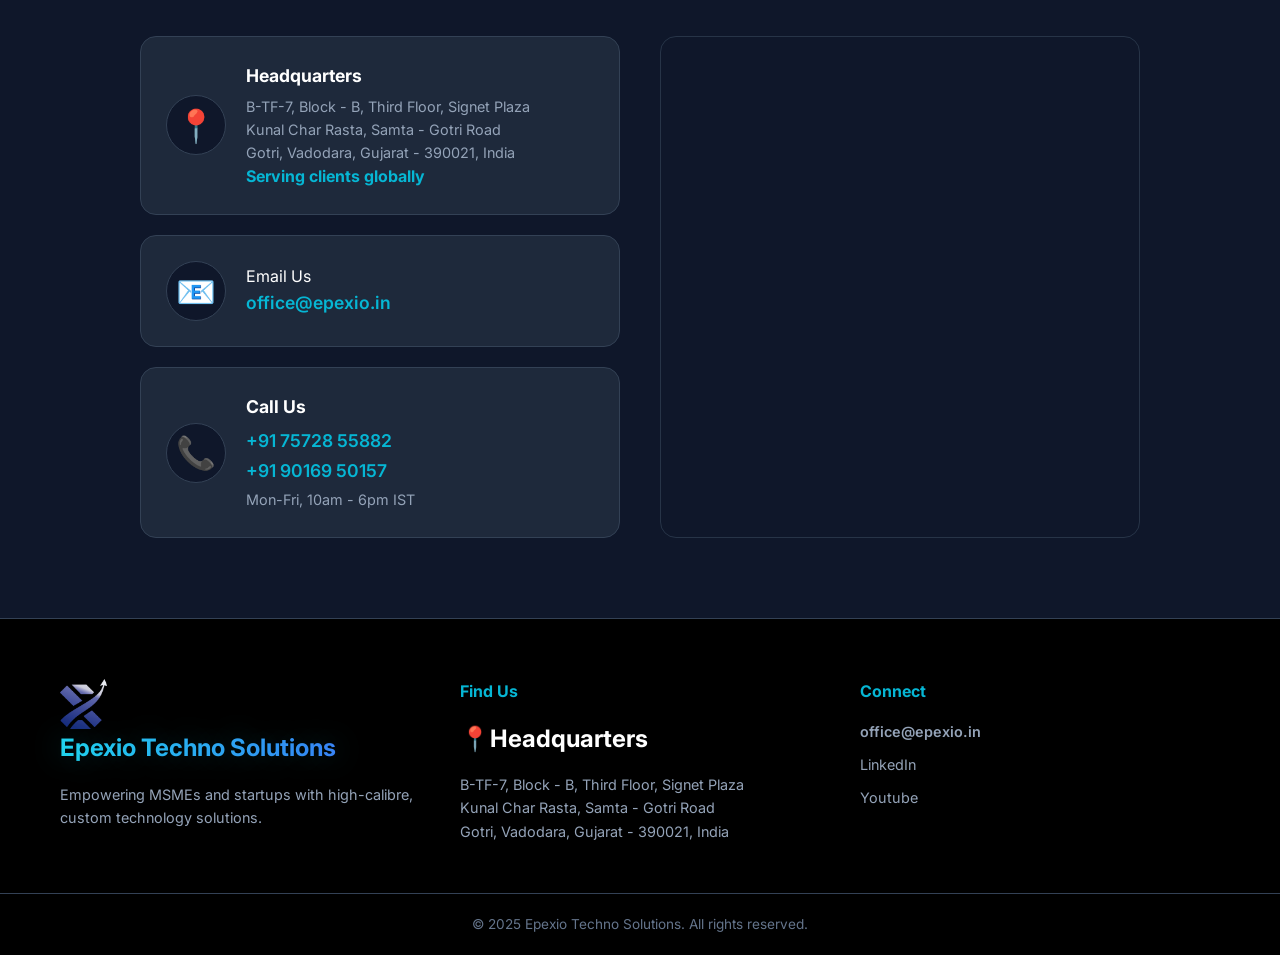
==== commit 7b89c4b3: "thai gayu" ====
--- a/index.html
+++ b/index.html
@@ -1,399 +1,392 @@
 <!DOCTYPE html>
 <html lang="en">
-  <head>
-    <meta charset="UTF-8" />
-    <meta name="viewport" content="width=device-width, initial-scale=1.0" />
-    <title>Epexio Techno Solutions</title>
-    <link rel="icon" type="image/png" href="Image/logo.png" />
-    <link rel="stylesheet" href="style.css" />
-    <link
-      href="https://fonts.googleapis.com/css2?family=Inter:wght@300;400;600;700&display=swap"
-      rel="stylesheet"
-    />
-  </head>
-  <body>
-    <nav class="navbar">
-      <div class="container nav-container">
+
+<head>
+  <meta charset="UTF-8" />
+  <meta name="viewport" content="width=device-width, initial-scale=1.0" />
+  <title>Custom Software & Web Development | Epexio Techno Solutions</title>
+  <meta name="description"
+    content="Epexio Techno Solutions offers high-quality custom software, web development, and mobile app services for MSMEs and startups. Get your fixed-price quote today." />
+
+  <!-- Canonical -->
+  <link rel="canonical" href="https://epexio.in/" />
+
+  <!-- Open Graph / Social -->
+  <meta property="og:type" content="website" />
+  <meta property="og:url" content="https://epexio.in/" />
+  <meta property="og:title" content="Custom Software & Web Development | Epexio Techno Solutions" />
+  <meta property="og:description"
+    content="Epexio Techno Solutions offers high-quality custom software, web development, and mobile app services for MSMEs and startups." />
+  <meta property="og:image" content="https://epexio.in/Image/logo.png" />
+  <link rel="icon" type="image/png" href="Image/logo.png" />
+  <link rel="stylesheet" href="style.css" />
+  <link href="https://fonts.googleapis.com/css2?family=Inter:wght@300;400;600;700&display=swap" rel="stylesheet" />
+</head>
+
+<body>
+  <nav class="navbar">
+    <div class="container nav-container">
+      <div class="logo">
+        <img src="Image/logo.png" alt="Epexio Logo" style="height: 50px; width: auto" />
+        <span class="logo-text">Epexio<span class="accent">.</span><span class="logo-text">in</span></span>
+      </div>
+      <ul class="nav-links">
+        <li><a href="#process">Our Process</a></li>
+        <li><a href="#services">Services</a></li>
+        <li><a href="#leadership">Leadership</a></li>
+        <!-- <li><a href="Quick_Tools/" class="btn-primary">Quick Tools</a></li> -->
+        <li><a href="#contact" class="btn-primary">Start Project</a></li>
+      </ul>
+      <div class="hamburger">☰</div>
+    </div>
+  </nav>
+
+  <section class="hero">
+    <div class="background-glow glow-1"></div>
+    <div class="background-glow glow-2"></div>
+    <div class="logo" style="justify-content: center; margin-bottom: 20px">
+      <img src="Image/logo.png" alt="Epexio Logo" style="height: 150px; width: auto" />
+    </div>
+    <div class="container hero-content">
+      <h1>
+        <span class="neon-text">Epexio.in</span><br />
+        Coding The Tomorrow <br />
+      </h1>
+      <h2 class="neon-text">Your On-Demand Tech Team.</h2>
+      <p class="hero-sub">
+        From Idea to Optimized Impact. Access a SQUAD of Vetted Experts.
+        <br />
+        No Hiring Headaches. Just Pure Engineering.
+      </p>
+      <div class="hero-buttons">
+        <a href="#contact" class="btn-primary btn-large">Engage With Us</a>
+        <a href="#process" class="btn-secondary btn-large">How It Works</a>
+      </div>
+    </div>
+  </section>
+
+  <section id="process" class="section-padding bg-light">
+    <div class="container">
+      <div class="section-header">
+        <h2>Our Promise is Our Process</h2>
+        <p>We provide clarity so you are never in the dark.</p>
+      </div>
+
+      <div class="process-grid">
+        <div class="flip-card">
+          <div class="flip-card-inner">
+            <div class="flip-card-front card">
+              <div class="icon">🤝</div>
+              <h3><span class="neon-text">E</span>ngage</h3>
+              <p>Understanding your true vision.</p>
+            </div>
+            <div class="flip-card-back card">
+              <h3>The Foundation</h3>
+              <p>
+                We dive deep into your business goals, target audience, and
+                pain points to ensure our tech aligns perfectly with your
+                strategy.
+              </p>
+            </div>
+          </div>
+        </div>
+
+        <div class="flip-card">
+          <div class="flip-card-inner">
+            <div class="flip-card-front card">
+              <div class="icon">🗺️</div>
+              <h3><span class="neon-text">P</span>lan</h3>
+              <p>Roadmap & Fixed Price.</p>
+            </div>
+            <div class="flip-card-back card">
+              <h3>No Surprises</h3>
+              <p>
+                We deliver a detailed project roadmap, a strict timeline, and
+                a guaranteed fixed-price quote. What we quote is what you pay.
+              </p>
+            </div>
+          </div>
+        </div>
+
+        <div class="flip-card">
+          <div class="flip-card-inner">
+            <div class="flip-card-front card">
+              <div class="icon">⚙️</div>
+              <h3><span class="neon-text">E</span>ngineer</h3>
+              <p>Designing scalable architecture.</p>
+            </div>
+            <div class="flip-card-back card">
+              <h3>Built to Scale</h3>
+              <p>
+                Our architects design a secure, efficient database and system
+                structure that can handle your growth from day one.
+              </p>
+            </div>
+          </div>
+        </div>
+
+        <div class="flip-card">
+          <div class="flip-card-inner">
+            <div class="flip-card-front card">
+              <div class="icon">💻</div>
+              <h3>e<span class="neon-text">X</span>ecute</h3>
+              <p>Precision coding & dev.</p>
+            </div>
+            <div class="flip-card-back card">
+              <h3>Agile Squads</h3>
+              <p>
+                Your dedicated squad builds the solution using clean, modern
+                code standards, with regular updates so you are never in the
+                dark.
+              </p>
+            </div>
+          </div>
+        </div>
+
+        <div class="flip-card">
+          <div class="flip-card-inner">
+            <div class="flip-card-front card">
+              <div class="icon">🔄</div>
+              <h3><span class="neon-text">I</span>terate</h3>
+              <p>Testing & Refining.</p>
+            </div>
+            <div class="flip-card-back card">
+              <h3>Perfectionism</h3>
+              <p>
+                We rigorously test for bugs, gather your feedback, and refine
+                the user experience until the product is seamless.
+              </p>
+            </div>
+          </div>
+        </div>
+
+        <div class="flip-card">
+          <div class="flip-card-inner">
+            <div class="flip-card-front card">
+              <div class="icon">🚀</div>
+              <h3><span class="neon-text">O</span>ptimize</h3>
+              <p>Long-term Growth.</p>
+            </div>
+            <div class="flip-card-back card">
+              <h3>Partner for Life</h3>
+              <p>
+                Launch is just the start. We provide ongoing support, security
+                updates, and feature additions to keep you ahead of the curve.
+              </p>
+            </div>
+          </div>
+        </div>
+      </div>
+    </div>
+  </section>
+
+  <section id="services" class="section-padding">
+    <div class="container">
+      <div class="section-header">
+        <h2>Core Services</h2>
+        <p>We build what you need to grow.</p>
+      </div>
+      <div class="services-grid">
+        <div class="card service-card" style="--card-color: #04d9ff">
+          <div class="service-content">
+            <div class="icon">💻</div>
+            <h3>Custom Software</h3>
+            <p>
+              Internal sales portals, inventory management systems, and
+              process automation tools tailored to your workflow.
+            </p>
+            <div class="service-price">Starting from ₹25,000</div>
+          </div>
+        </div>
+
+        <div class="card service-card" style="--card-color: #3b82f6">
+          <div class="service-content">
+            <div class="icon">🌐</div>
+            <h3>Web Development</h3>
+            <p>
+              From "Digital Brochure" sites to complex, data-driven web apps
+              and secure e-commerce platforms.
+            </p>
+            <div class="service-price">Starting from ₹15,000</div>
+          </div>
+        </div>
+
+        <div class="card service-card" style="--card-color: #2323ff">
+          <div class="service-content">
+            <div class="icon">📱</div>
+            <h3>Mobile Apps</h3>
+            <p>
+              Native and hybrid apps (iOS & Android) to connect with your
+              customers on the go.
+            </p>
+            <div class="service-price">Starting from ₹45,000</div>
+          </div>
+        </div>
+
+        <div class="card service-card" style="--card-color: #ff5f1f">
+          <div class="service-content">
+            <div class="icon">💡</div>
+            <h3>Tech Consulting</h3>
+            <p>
+              Expert guidance on technology strategy, scalability, and digital
+              transformation.
+            </p>
+            <div class="service-price">Starting from ₹5,000</div>
+          </div>
+        </div>
+
+        <div class="card service-card" style="--card-color: #8eaa10">
+          <div class="service-content">
+            <div class="icon">🚀</div>
+            <h3>Startup MVPs</h3>
+            <p>
+              Rapidly design, build, and launch your Minimum Viable Product to
+              test your market and attract investors.
+            </p>
+            <div class="service-price">Starting from ₹35,000</div>
+          </div>
+        </div>
+
+        <div class="card service-card" style="--card-color: #1df301">
+          <div class="service-content">
+            <div class="icon">🛠️</div>
+            <h3>Support & Longevity</h3>
+            <p>
+              Flexible support retainers for security updates, bug fixes, and
+              ongoing optimizations.
+            </p>
+            <div class="service-price">Starting from ₹3,000/mo</div>
+          </div>
+        </div>
+      </div>
+      <div style="text-align: center; margin-top: 40px;">
+        <a href="quote.html" class="btn-primary btn-large">Get a Quote</a>
+      </div>
+    </div>
+  </section>
+
+  <section id="leadership" class="section-padding bg-light border-top">
+    <div class="container">
+      <div class="section-header">
+        <h2>Leadership</h2>
+        <p>The bridge between Business and Technology.</p>
+      </div>
+      <div class="leadership-grid">
+        <div class="card leader-card">
+          <img src="Image/Harsh.jpg" alt="Harsh Patel - CEO & CFO of Epexio" class="leader-photo" />
+
+          <h3>Harsh Patel</h3>
+          <span class="role">CEO & CFO</span>
+          <p class="leader-title">"The Universal Translator"</p>
+          <p class="leader-desc">
+            Ensures every project is perfectly aligned with the client's
+            vision and business objectives.
+          </p>
+        </div>
+
+        <div class="card leader-card">
+          <img src="Image/Apurv.jpg" alt="Apurv Patel - CTO & MD of Epexio" class="leader-photo" />
+
+          <h3>Apurv Patel</h3>
+          <span class="role">CTO & MD</span>
+          <p class="leader-title">"The Tech Buildup Architect"</p>
+          <p class="leader-desc">
+            Leads technology execution and operations, managing our squad of
+            developers to build robust solutions.
+          </p>
+        </div>
+      </div>
+    </div>
+  </section>
+
+  <section id="inquiry" class="section-padding">
+    <div class="container">
+      <div class="section-header">
+        <h2>Ready to Engineer Your Vision?</h2>
+        <p>
+          Tell us about your project. We'll analyze it and provide a roadmap.
+        </p>
+      </div>
+
+      <div class="contact-wrapper">
+        <div class="contact-grid">
+          <div class="contact-details">
+            <div class="contact-card">
+              <div class="contact-icon">📍</div>
+              <div class="contact-text">
+                <h3>Headquarters</h3>
+                <p> B-TF-7, Block - B, Third Floor, Signet Plaza<br />
+                  Kunal Char Rasta, Samta - Gotri Road<br />
+                  Gotri, Vadodara, Gujarat - 390021, India</p>
+                <span class="sub-text" style="font-size: 16px; font-weight: 700; color: #06b6d4;">Serving clients
+                  globally</span>
+              </div>
+            </div>
+
+            <div class="contact-card">
+              <div class="contact-icon">📧</div>
+              <div class="contact-text">
+                <h3">Email Us</h3>
+                  <a href="mailto:office@epexio.in" class="contact-link">office@epexio.in</a>
+              </div>
+            </div>
+
+            <div class="contact-card">
+              <div class="contact-icon">📞</div>
+              <div class="contact-text">
+                <h3>Call Us</h3>
+                <a href="tel:+917527855882" class="contact-link">+91 75728 55882</a>
+                <a href="tel:+919016950157" class="contact-link">+91 90169 50157</a>
+                <span class="sub-text">Mon-Fri, 10am - 6pm IST</span>
+              </div>
+            </div>
+          </div>
+
+          <div class="map-container">
+            <iframe
+              src="https://www.google.com/maps/embed?pb=!1m18!1m12!1m3!1d3690.861909107915!2d73.141487!3d22.3210617!2m3!1f0!2f0!3f0!3m2!1i1024!2i768!4f13.1!3m3!1m2!1s0x395fc9a02a4df953%3A0x6931e067de3a0320!2sEpexio%20Techno%20Solutions!5e0!3m2!1sen!2sin!4v1765628759080!5m2!1sen!2sin"
+              width="100%" height="100%" style="border: 0" allowfullscreen="" loading="lazy"
+              referrerpolicy="no-referrer-when-downgrade">
+            </iframe>
+          </div>
+        </div>
+      </div>
+    </div>
+  </section>
+
+  <footer id="contact">
+    <div class="container footer-grid">
+      <div class="footer-col">
         <div class="logo">
-          <img
-            src="Image/logo.png"
-            alt="Epexio Logo"
-            style="height: 50px; width: auto"
-          />
-          <span class="logo-text"
-            >Epexio<span class="accent">.</span
-            ><span class="logo-text">in</span></span
-          >
-        </div>
-        <ul class="nav-links">
-          <li><a href="#process">Our Process</a></li>
-          <li><a href="#services">Services</a></li>
-          <li><a href="#leadership">Leadership</a></li>
-          <li><a href="Quick_Tools/" class="btn-primary">Quick Tools</a></li>
-          <li><a href="#contact" class="btn-primary">Start Project</a></li>
-        </ul>
-        <div class="hamburger">☰</div>
-      </div>
-    </nav>
-
-    <section class="hero">
-      <div class="background-glow glow-1"></div>
-      <div class="background-glow glow-2"></div>
-      <div class="logo" style="justify-content: center; margin-bottom: 20px">
-        <img
-          src="Image/logo.png"
-          alt="Epexio Logo"
-          style="height: 150px; width: auto"
-        />
-      </div>
-      <div class="container hero-content">
-        <h1>
-          <span class="neon-text">Epexio.in</span><br />
-          Coding The Tomorrow <br />
-        </h1>
-        <h2 class="neon-text">Your On-Demand Tech Team.</h2>
-        <p class="hero-sub">
-          From Idea to Optimized Impact. Access a SQUAD of Vetted Experts.
-          <br />
-          No Hiring Headaches. Just Pure Engineering.
+          <img src="Image/logo.png" alt="Epexio Logo" style="height: 50px; width: auto" />
+        </div>
+        <h3><span class="neon-text">Epexio Techno Solutions</span></h3>
+        <p>
+          Empowering MSMEs and startups with high-calibre, custom technology
+          solutions.
         </p>
-        <div class="hero-buttons">
-          <a href="#contact" class="btn-primary btn-large">Engage With Us</a>
-          <a href="#process" class="btn-secondary btn-large">How It Works</a>
-        </div>
-      </div>
-    </section>
-
-    <section id="process" class="section-padding bg-light">
-      <div class="container">
-        <div class="section-header">
-          <h2>Our Promise is Our Process</h2>
-          <p>We provide clarity so you are never in the dark.</p>
-        </div>
-
-        <div class="process-grid">
-          <div class="flip-card">
-            <div class="flip-card-inner">
-              <div class="flip-card-front card">
-                <div class="icon">🤝</div>
-                <h3><span class="neon-text">E</span>ngage</h3>
-                <p>Understanding your true vision.</p>
-              </div>
-              <div class="flip-card-back card">
-                <h3>The Foundation</h3>
-                <p>
-                  We dive deep into your business goals, target audience, and
-                  pain points to ensure our tech aligns perfectly with your
-                  strategy.
-                </p>
-              </div>
-            </div>
-          </div>
-
-          <div class="flip-card">
-            <div class="flip-card-inner">
-              <div class="flip-card-front card">
-                <div class="icon">🗺️</div>
-                <h3><span class="neon-text">P</span>lan</h3>
-                <p>Roadmap & Fixed Price.</p>
-              </div>
-              <div class="flip-card-back card">
-                <h3>No Surprises</h3>
-                <p>
-                  We deliver a detailed project roadmap, a strict timeline, and
-                  a guaranteed fixed-price quote. What we quote is what you pay.
-                </p>
-              </div>
-            </div>
-          </div>
-
-          <div class="flip-card">
-            <div class="flip-card-inner">
-              <div class="flip-card-front card">
-                <div class="icon">⚙️</div>
-                <h3><span class="neon-text">E</span>ngineer</h3>
-                <p>Designing scalable architecture.</p>
-              </div>
-              <div class="flip-card-back card">
-                <h3>Built to Scale</h3>
-                <p>
-                  Our architects design a secure, efficient database and system
-                  structure that can handle your growth from day one.
-                </p>
-              </div>
-            </div>
-          </div>
-
-          <div class="flip-card">
-            <div class="flip-card-inner">
-              <div class="flip-card-front card">
-                <div class="icon">💻</div>
-                <h3>e<span class="neon-text">X</span>ecute</h3>
-                <p>Precision coding & dev.</p>
-              </div>
-              <div class="flip-card-back card">
-                <h3>Agile Squads</h3>
-                <p>
-                  Your dedicated squad builds the solution using clean, modern
-                  code standards, with regular updates so you are never in the
-                  dark.
-                </p>
-              </div>
-            </div>
-          </div>
-
-          <div class="flip-card">
-            <div class="flip-card-inner">
-              <div class="flip-card-front card">
-                <div class="icon">🔄</div>
-                <h3><span class="neon-text">I</span>terate</h3>
-                <p>Testing & Refining.</p>
-              </div>
-              <div class="flip-card-back card">
-                <h3>Perfectionism</h3>
-                <p>
-                  We rigorously test for bugs, gather your feedback, and refine
-                  the user experience until the product is seamless.
-                </p>
-              </div>
-            </div>
-          </div>
-
-          <div class="flip-card">
-            <div class="flip-card-inner">
-              <div class="flip-card-front card">
-                <div class="icon">🚀</div>
-                <h3><span class="neon-text">O</span>ptimize</h3>
-                <p>Long-term Growth.</p>
-              </div>
-              <div class="flip-card-back card">
-                <h3>Partner for Life</h3>
-                <p>
-                  Launch is just the start. We provide ongoing support, security
-                  updates, and feature additions to keep you ahead of the curve.
-                </p>
-              </div>
-            </div>
-          </div>
-        </div>
-      </div>
-    </section>
-
-    <section id="services" class="section-padding">
-      <div class="container">
-        <div class="section-header">
-          <h2>Core Services</h2>
-          <p>We build what you need to grow.</p>
-        </div>
-        <div class="services-grid">
-          <div class="card service-card" style="--card-color: #04d9ff">
-            <div class="service-content">
-              <div class="icon">💻</div>
-              <h3>Custom Software</h3>
-              <p>
-                Internal sales portals, inventory management systems, and
-                process automation tools tailored to your workflow.
-              </p>
-            </div>
-          </div>
-
-          <div class="card service-card" style="--card-color: #3b82f6">
-            <div class="service-content">
-              <div class="icon">🌐</div>
-              <h3>Web Development</h3>
-              <p>
-                From "Digital Brochure" sites to complex, data-driven web apps
-                and secure e-commerce platforms.
-              </p>
-            </div>
-          </div>
-
-          <div class="card service-card" style="--card-color: #2323ff">
-            <div class="service-content">
-              <div class="icon">📱</div>
-              <h3>Mobile Apps</h3>
-              <p>
-                Native and hybrid apps (iOS & Android) to connect with your
-                customers on the go.
-              </p>
-            </div>
-          </div>
-
-          <div class="card service-card" style="--card-color: #ff5f1f">
-            <div class="service-content">
-              <div class="icon">💡</div>
-              <h3>Tech Consulting</h3>
-              <p>
-                Expert guidance on technology strategy, scalability, and digital
-                transformation.
-              </p>
-            </div>
-          </div>
-
-          <div class="card service-card" style="--card-color: #8eaa10">
-            <div class="service-content">
-              <div class="icon">🚀</div>
-              <h3>Startup MVPs</h3>
-              <p>
-                Rapidly design, build, and launch your Minimum Viable Product to
-                test your market and attract investors.
-              </p>
-            </div>
-          </div>
-
-          <div class="card service-card" style="--card-color: #1df301">
-            <div class="service-content">
-              <div class="icon">🛠️</div>
-              <h3>Support & Longevity</h3>
-              <p>
-                Flexible support retainers for security updates, bug fixes, and
-                ongoing optimizations.
-              </p>
-            </div>
-          </div>
-        </div>
-      </div>
-    </section>
-
-    <section id="leadership" class="section-padding bg-light border-top">
-      <div class="container">
-        <div class="section-header">
-          <h2>Leadership</h2>
-          <p>The bridge between Business and Technology.</p>
-        </div>
-        <div class="leadership-grid">
-          <div class="card leader-card">
-            <img src="Image/Harsh.jpg" alt="Harsh Patel" class="leader-photo" />
-
-            <h3>Harsh Patel</h3>
-            <span class="role">CEO & CFO</span>
-            <p class="leader-title">"The Universal Translator"</p>
-            <p class="leader-desc">
-              Ensures every project is perfectly aligned with the client's
-              vision and business objectives.
-            </p>
-          </div>
-
-          <div class="card leader-card">
-            <img src="Image/Apurv.jpg" alt="Apurv Patel" class="leader-photo" />
-
-            <h3>Apurv Patel</h3>
-            <span class="role">CTO & MD</span>
-            <p class="leader-title">"The Tech Buildup Architect"</p>
-            <p class="leader-desc">
-              Leads technology execution and operations, managing our squad of
-              developers to build robust solutions.
-            </p>
-          </div>
-        </div>
-      </div>
-    </section>
-
-    <section id="inquiry" class="section-padding">
-      <div class="container">
-        <div class="section-header">
-          <h2>Ready to Engineer Your Vision?</h2>
-          <p>
-            Tell us about your project. We'll analyze it and provide a roadmap.
-          </p>
-        </div>
-
-        <div class="contact-wrapper">
-          <div class="contact-grid">
-            <div class="contact-details">
-              <div class="contact-card">
-                <div class="contact-icon">📍</div>
-                <div class="contact-text">
-                  <h3>Headquarters</h3>
-                  <p> B-TF-7, Block - B, Third Floor, Signet Plaza<br />
-            Kunal Char Rasta, Samta - Gotri Road<br />
-            Gotri, Vadodara, Gujarat - 390021, India</p>
-                  <span class="sub-text" style="font-size: 16px; font-weight: 700; color: #06b6d4;">Serving clients globally</span>
-                </div>  
-              </div>
-
-              <div class="contact-card">
-                <div class="contact-icon">📧</div>
-                <div class="contact-text">
-                  <h3">Email Us</h3>
-                  <a href="mailto:office@epexio.in" class="contact-link"
-                    >office@epexio.in</a
-                  >
-                </div>
-              </div>
-
-              <div class="contact-card">
-                <div class="contact-icon">📞</div>
-                <div class="contact-text">
-                  <h3 >Call Us</h3>
-                  <a href="tel:+917527855882" class="contact-link"
-                    >+91 75728 55882</a
-                  >
-                  <a href="tel:+919016950157" class="contact-link"
-                    >+91 90169 50157</a
-                  >
-                  <span class="sub-text">Mon-Fri, 10am - 6pm IST</span>
-                </div>
-              </div>
-            </div>
-
-            <div class="map-container">
-              <iframe
-                src="https://www.google.com/maps/embed?pb=!1m18!1m12!1m3!1d3690.861909107915!2d73.141487!3d22.3210617!2m3!1f0!2f0!3f0!3m2!1i1024!2i768!4f13.1!3m3!1m2!1s0x395fc9a02a4df953%3A0x6931e067de3a0320!2sEpexio%20Techno%20Solutions!5e0!3m2!1sen!2sin!4v1765628759080!5m2!1sen!2sin"
-                width="100%"
-                height="100%"
-                style="border: 0"
-                allowfullscreen=""
-                loading="lazy"
-                referrerpolicy="no-referrer-when-downgrade"
-              >
-              </iframe>
-            </div>
-          </div>
-        </div>
-      </div>
-    </section>
-
-    <footer id="contact">
-      <div class="container footer-grid">
-        <div class="footer-col">
-          <div class="logo">
-            <img
-              src="Image/logo.png"
-              alt="Epexio Logo"
-              style="height: 50px; width: auto"
-            />
-          </div>
-          <h3><span class="neon-text">Epexio Techno Solutions</span></h3>
-          <p>
-            Empowering MSMEs and startups with high-calibre, custom technology
-            solutions.
-          </p>
-        </div>
-        <div class="footer-col">
-          <h4>Find Us</h4>
-
-          <h3>📍Headquarters</h3>
-          <p>
-            B-TF-7, Block - B, Third Floor, Signet Plaza<br />
-            Kunal Char Rasta, Samta - Gotri Road<br />
-            Gotri, Vadodara, Gujarat - 390021, India
-          </p>
-        </div>
-        <div class="footer-col">
-          <h4>Connect</h4>
-          <a href="mailto:office@epexio.in" class="contact-link"
-            >office@epexio.in</a
-          >
-          <a href="https://www.linkedin.com/company/epexio-techno-solutions/"
-            >LinkedIn</a
-          >
-          <a href="https://www.youtube.com/@EpexioTechnoSolution">Youtube</a>
-        </div>
-      </div>
-      <div class="copyright">
-        &copy; 2025 Epexio Techno Solutions. All rights reserved.
-      </div>
-    </footer>
-  </body>
-</html>
+      </div>
+      <div class="footer-col">
+        <h4>Find Us</h4>
+
+        <h3>📍Headquarters</h3>
+        <p>
+          B-TF-7, Block - B, Third Floor, Signet Plaza<br />
+          Kunal Char Rasta, Samta - Gotri Road<br />
+          Gotri, Vadodara, Gujarat - 390021, India
+        </p>
+      </div>
+      <div class="footer-col">
+        <h4>Connect</h4>
+        <a href="mailto:office@epexio.in" class="contact-link">office@epexio.in</a>
+        <a href="https://www.linkedin.com/company/epexio-techno-solutions/">LinkedIn</a>
+        <a href="https://www.youtube.com/@EpexioTechnoSolution">Youtube</a>
+      </div>
+    </div>
+    <div class="copyright">
+      &copy; 2025 Epexio Techno Solutions. All rights reserved.
+    </div>
+  </footer>
+</body>
+
+</html>
--- a/style.css
+++ b/style.css
@@ -338,6 +338,31 @@
   height: auto; /* expand height */
   color: white; /* Make text bright white on the colored background */
   margin-top: 10px;
+}
+
+/* Pricing Label styling */
+.service-price {
+  position: absolute;
+  top: 30px;
+  right: 30px;
+  background: rgba(15, 23, 42, 0.6);
+  backdrop-filter: blur(8px);
+  -webkit-backdrop-filter: blur(8px);
+  border: 1px solid rgba(6, 182, 212, 0.2);
+  color: var(--accent-glow);
+  font-size: 0.85rem;
+  font-weight: 600;
+  padding: 6px 12px;
+  border-radius: 8px;
+  opacity: 0;
+  transform: translateY(-10px);
+  transition: all 0.4s ease 0.2s;
+  box-shadow: 0 4px 12px rgba(0, 0, 0, 0.2);
+}
+
+.service-card:hover .service-price {
+  opacity: 1;
+  transform: translateY(0);
 }
 
 /* Ensure title stays white */
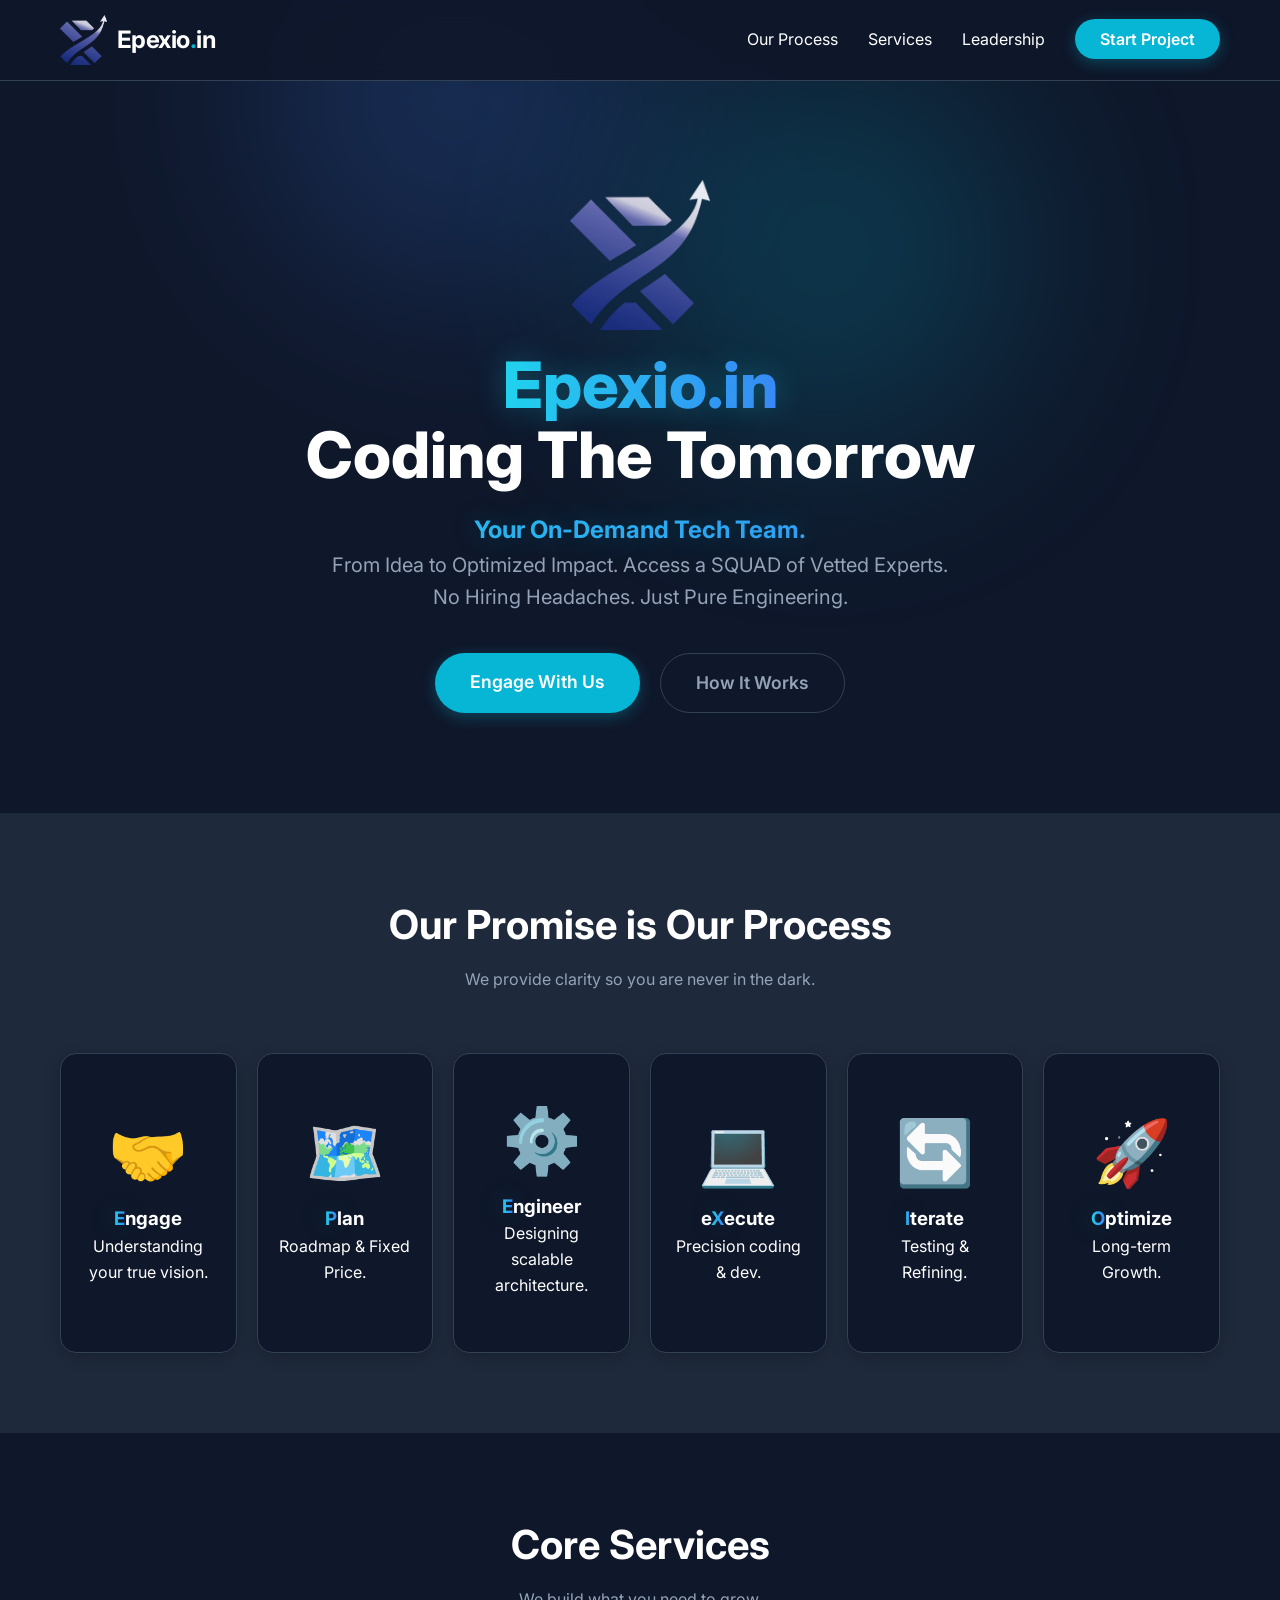
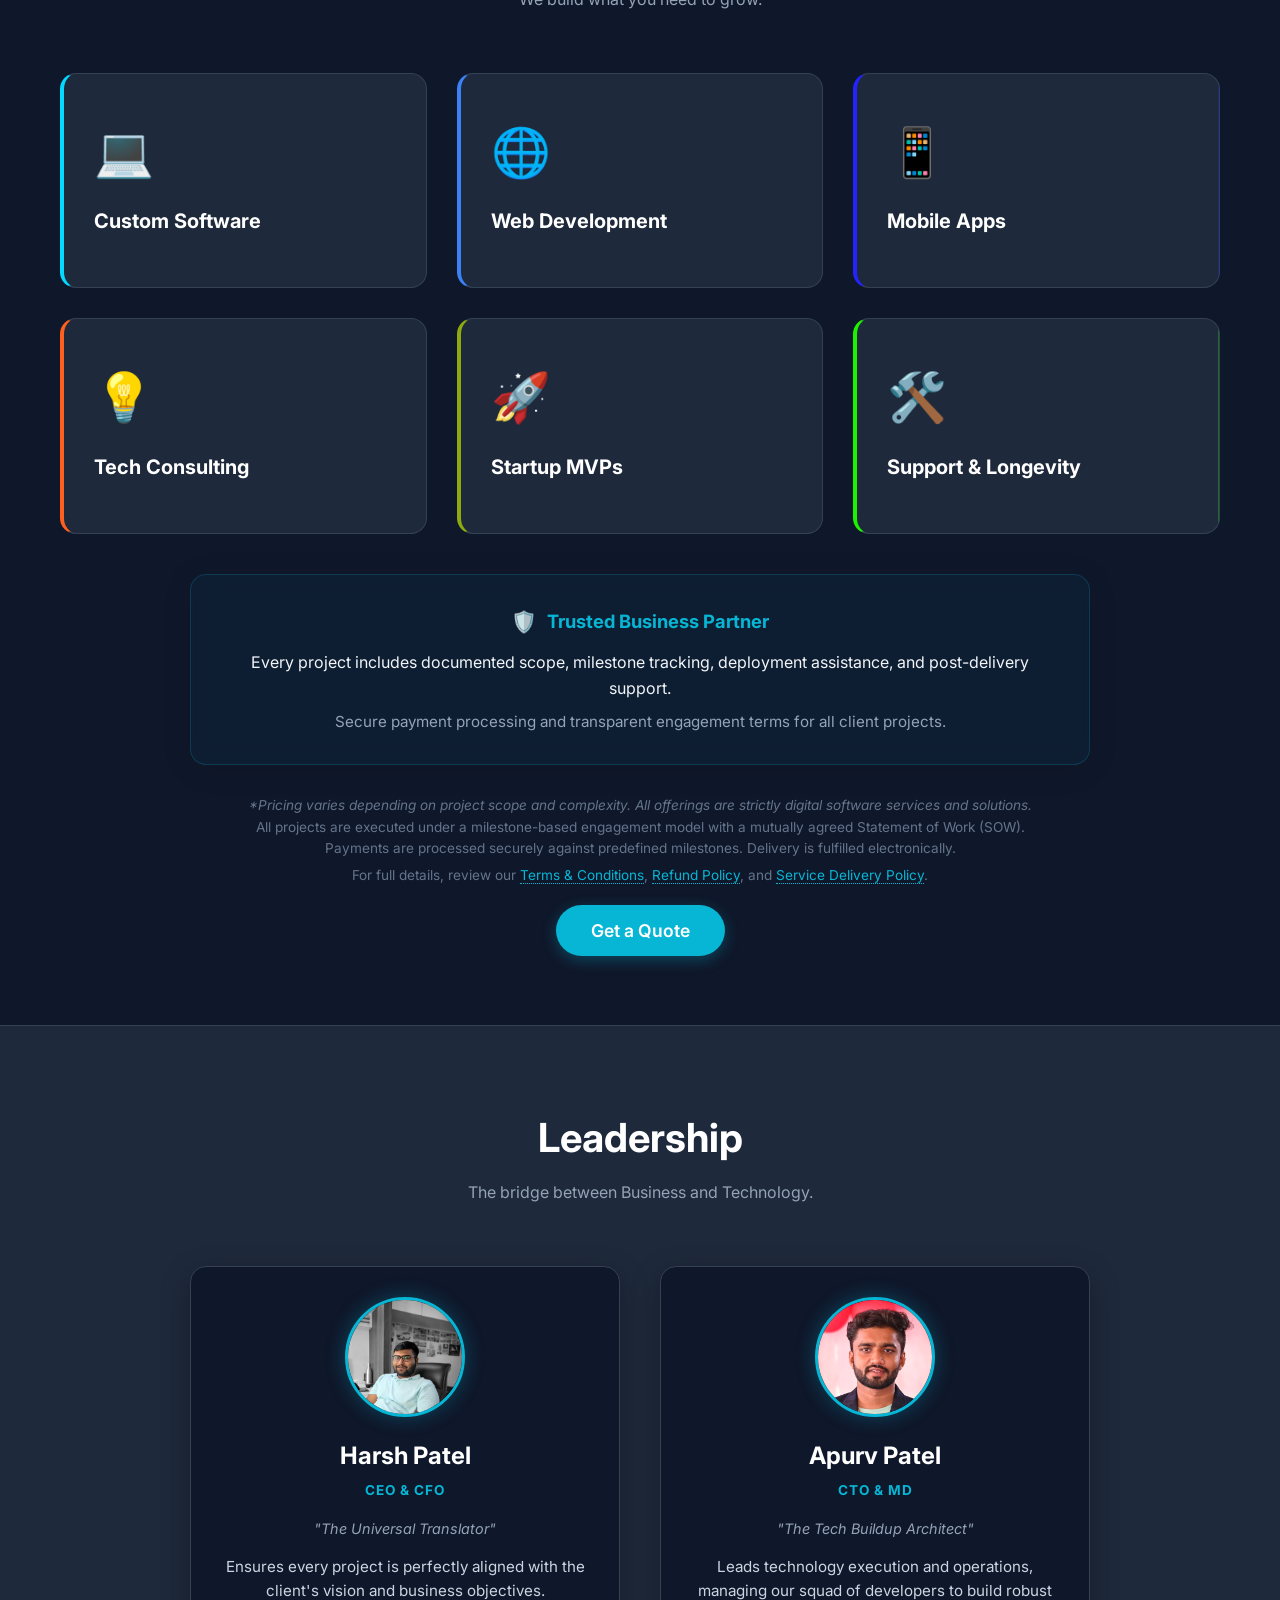
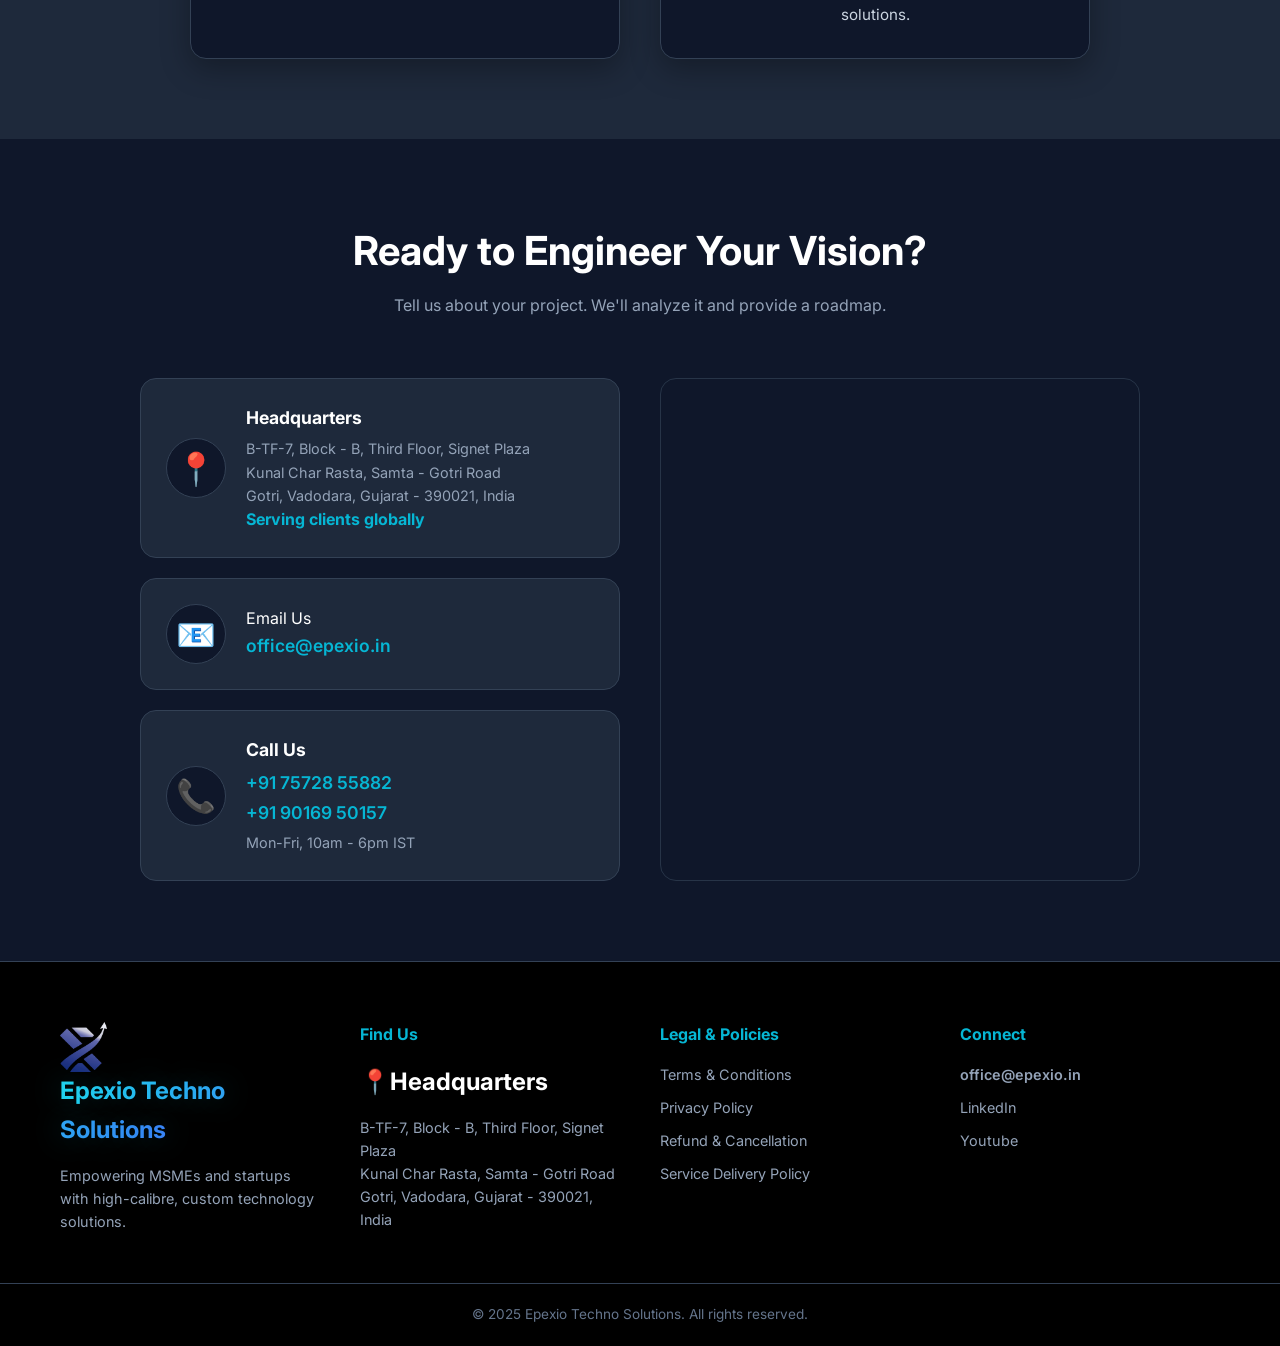
==== commit 59ee73dd: "l1" ====
--- a/index.html
+++ b/index.html
@@ -192,8 +192,14 @@
             <div class="icon">💻</div>
             <h3>Custom Software</h3>
             <p>
-              Internal sales portals, inventory management systems, and
-              process automation tools tailored to your workflow.
+              <span style="color: rgba(255,255,255,0.95); font-weight: 700; font-size: 0.85rem; letter-spacing: 0.5px;">ERP • CRM • Inventory • Automation</span><br>
+              We build tailored software applications designed specifically to streamline your unique business operations. From complex enterprise resource planning systems to custom CRM tools, our solutions are engineered for maximum scalability, robust security, and seamless integration with your existing workflows.<br><br>
+              ✓ Requirement Analysis & Architecture<br>
+              ✓ Secure API Integrations<br>
+              ✓ QA Testing & UAT<br>
+              ✓ Post-Deployment Support<br><br>
+              <strong>Timeline:</strong> 4-12 weeks<br>
+              <em style="color: rgba(255,255,255,0.8); font-size: 0.8rem; line-height: 1.3; display: block; margin-top: 5px;">Built with scalable architecture and secure deployment standards.</em>
             </p>
             <div class="service-price">Starting from ₹25,000</div>
           </div>
@@ -204,8 +210,14 @@
             <div class="icon">🌐</div>
             <h3>Web Development</h3>
             <p>
-              From "Digital Brochure" sites to complex, data-driven web apps
-              and secure e-commerce platforms.
+              <span style="color: rgba(255,255,255,0.95); font-weight: 700; font-size: 0.85rem; letter-spacing: 0.5px;">Business Websites • Admin Panels • Portals</span><br>
+              Establish a powerful digital presence with our high-performance web development services. We create stunning, responsive corporate websites and secure portals that are highly optimized for speed, search engine visibility, and maximizing your business conversions.<br><br>
+              ✓ UI/UX Prototyping<br>
+              ✓ Frontend & Backend Dev<br>
+              ✓ SEO & Performance Tuning<br>
+              ✓ SSL & Data Security Setup<br><br>
+              <strong>Timeline:</strong> 2-8 weeks<br>
+              <em style="color: rgba(255,255,255,0.8); font-size: 0.8rem; line-height: 1.3; display: block; margin-top: 5px;">Optimized for performance, SEO visibility, and business conversions.</em>
             </p>
             <div class="service-price">Starting from ₹15,000</div>
           </div>
@@ -216,8 +228,14 @@
             <div class="icon">📱</div>
             <h3>Mobile Apps</h3>
             <p>
-              Native and hybrid apps (iOS & Android) to connect with your
-              customers on the go.
+              <span style="color: rgba(255,255,255,0.95); font-weight: 700; font-size: 0.85rem; letter-spacing: 0.5px;">Android • iOS • Hybrid Applications</span><br>
+              Engage your audience on the go with custom-built mobile applications. Our development team focuses on intuitive user interfaces, fluid animations, and rock-solid backend architectures to deliver mobile experiences that drive user retention and continuous engagement.<br><br>
+              ✓ Wireframing & Design<br>
+              ✓ Native/Hybrid Dev<br>
+              ✓ App Store Deployment<br>
+              ✓ Push Notifications & Analytics<br><br>
+              <strong>Timeline:</strong> 6-16 weeks<br>
+              <em style="color: rgba(255,255,255,0.8); font-size: 0.8rem; line-height: 1.3; display: block; margin-top: 5px;">Designed for scalability, user engagement, and long-term maintainability.</em>
             </p>
             <div class="service-price">Starting from ₹45,000</div>
           </div>
@@ -228,8 +246,14 @@
             <div class="icon">💡</div>
             <h3>Tech Consulting</h3>
             <p>
-              Expert guidance on technology strategy, scalability, and digital
-              transformation.
+              <span style="color: rgba(255,255,255,0.95); font-weight: 700; font-size: 0.85rem; letter-spacing: 0.5px;">Infrastructure • Cost Optimization • Audits</span><br>
+              Navigate the complex digital landscape with our strategic IT consulting. We partner with you to conduct in-depth architecture audits, plan cost-effective cloud migrations, and select the perfect technology stacks to ensure your business makes confident, future-proof decisions.<br><br>
+              ✓ System Architecture Audits<br>
+              ✓ Cloud Migration Strategy<br>
+              ✓ Tech Stack Selection<br>
+              ✓ Feasibility & Roadmaps<br><br>
+              <strong>Engagement:</strong> Hourly or Retainer<br>
+              <em style="color: rgba(255,255,255,0.8); font-size: 0.8rem; line-height: 1.3; display: block; margin-top: 5px;">Helping businesses make confident technology decisions.</em>
             </p>
             <div class="service-price">Starting from ₹5,000</div>
           </div>
@@ -240,8 +264,14 @@
             <div class="icon">🚀</div>
             <h3>Startup MVPs</h3>
             <p>
-              Rapidly design, build, and launch your Minimum Viable Product to
-              test your market and attract investors.
+              <span style="color: rgba(255,255,255,0.95); font-weight: 700; font-size: 0.85rem; letter-spacing: 0.5px;">Founder-focused rapid launch solutions</span><br>
+              Transform your innovative concepts into reality with our rapid MVP development program. We focus on building the absolute core features necessary to deliver a functional, investor-ready product that allows founders to test their hypotheses quickly.<br><br>
+              ✓ Core Feature Prioritization<br>
+              ✓ Rapid Prototyping<br>
+              ✓ Scalable MVP Architecture<br>
+              ✓ Investor-Ready Demos<br><br>
+              <strong>Timeline:</strong> 4-8 weeks<br>
+              <em style="color: rgba(255,255,255,0.8); font-size: 0.8rem; line-height: 1.3; display: block; margin-top: 5px;">Built to validate ideas quickly while remaining investor-ready.</em>
             </p>
             <div class="service-price">Starting from ₹35,000</div>
           </div>
@@ -252,14 +282,39 @@
             <div class="icon">🛠️</div>
             <h3>Support & Longevity</h3>
             <p>
-              Flexible support retainers for security updates, bug fixes, and
-              ongoing optimizations.
+              <span style="color: rgba(255,255,255,0.95); font-weight: 700; font-size: 0.85rem; letter-spacing: 0.5px;">Dedicated technical assistance</span><br>
+              Ensure your digital assets remain secure and highly performant with our comprehensive support packages. We provide proactive monitoring, immediate bug resolutions, regular version upgrades, and dedicated assistance to guarantee uninterrupted business operations.<br><br>
+              ✓ 24/7 Monitoring & Backups<br>
+              ✓ Version Upgrades & Patches<br>
+              ✓ Bug Fixes & Optimization<br>
+              ✓ Dedicated Account Manager<br><br>
+              <strong>Engagement:</strong> Monthly SLAs<br>
+              <em style="color: rgba(255,255,255,0.8); font-size: 0.8rem; line-height: 1.3; display: block; margin-top: 5px;">Ensuring stability, security, and uninterrupted business operations.</em>
             </p>
             <div class="service-price">Starting from ₹3,000/mo</div>
           </div>
         </div>
       </div>
-      <div style="text-align: center; margin-top: 40px;">
+      
+      <div style="background: rgba(6, 182, 212, 0.05); border: 1px solid rgba(6, 182, 212, 0.2); backdrop-filter: blur(10px); border-radius: 16px; padding: 30px; margin: 40px auto 30px auto; max-width: 900px; text-align: center; box-shadow: 0 4px 30px rgba(0, 0, 0, 0.1);">
+        <h4 style="color: #06b6d4; font-size: 1.15rem; margin-bottom: 12px; display: flex; align-items: center; justify-content: center; gap: 10px;">
+          <span style="font-size: 1.3rem;">🛡️</span> Trusted Business Partner
+        </h4>
+        <p style="color: #f1f5f9; font-size: 1rem; line-height: 1.6; margin-bottom: 8px;">
+          Every project includes documented scope, milestone tracking, deployment assistance, and post-delivery support.
+        </p>
+        <p style="color: #94a3b8; font-size: 0.95rem;">
+          Secure payment processing and transparent engagement terms for all client projects.
+        </p>
+      </div>
+
+      <div style="text-align: center; margin-top: 20px; font-size: 0.85rem; color: #64748b; line-height: 1.6; max-width: 850px; margin-left: auto; margin-right: auto; padding: 0 15px;">
+        <p><em>*Pricing varies depending on project scope and complexity. All offerings are strictly digital software services and solutions.</em></p>
+        <p>All projects are executed under a milestone-based engagement model with a mutually agreed Statement of Work (SOW). Payments are processed securely against predefined milestones. Delivery is fulfilled electronically.</p>
+        <p style="margin-top: 5px;">For full details, review our <a href="policies.html#terms" style="color: #06b6d4; text-decoration: none; border-bottom: 1px dotted #06b6d4;">Terms & Conditions</a>, <a href="policies.html#refund" style="color: #06b6d4; text-decoration: none; border-bottom: 1px dotted #06b6d4;">Refund Policy</a>, and <a href="policies.html#delivery" style="color: #06b6d4; text-decoration: none; border-bottom: 1px dotted #06b6d4;">Service Delivery Policy</a>.</p>
+      </div>
+
+      <div style="text-align: center; margin-top: 30px;">
         <a href="quote.html" class="btn-primary btn-large">Get a Quote</a>
       </div>
     </div>
@@ -377,6 +432,13 @@
         </p>
       </div>
       <div class="footer-col">
+        <h4>Legal & Policies</h4>
+        <a href="policies.html#terms">Terms & Conditions</a>
+        <a href="policies.html#privacy">Privacy Policy</a>
+        <a href="policies.html#refund">Refund & Cancellation</a>
+        <a href="policies.html#delivery">Service Delivery Policy</a>
+      </div>
+      <div class="footer-col">
         <h4>Connect</h4>
         <a href="mailto:office@epexio.in" class="contact-link">office@epexio.in</a>
         <a href="https://www.linkedin.com/company/epexio-techno-solutions/">LinkedIn</a>
@@ -387,6 +449,22 @@
       &copy; 2025 Epexio Techno Solutions. All rights reserved.
     </div>
   </footer>
+  <script>
+    document.addEventListener("DOMContentLoaded", function() {
+      const hamburger = document.querySelector('.hamburger');
+      const navLinks = document.querySelector('.nav-links');
+      if (hamburger && navLinks) {
+        hamburger.addEventListener('click', () => {
+          navLinks.classList.toggle('active');
+        });
+        navLinks.querySelectorAll('a').forEach(link => {
+          link.addEventListener('click', () => {
+            navLinks.classList.remove('active');
+          });
+        });
+      }
+    });
+  </script>
 </body>
 
 </html>
--- a/style.css
+++ b/style.css
@@ -498,6 +498,18 @@
 @media (max-width: 768px) {
   .nav-links {
     display: none;
+    flex-direction: column;
+    position: absolute;
+    top: 80px;
+    left: 0;
+    width: 100%;
+    background-color: rgba(15, 23, 42, 0.95);
+    padding: 20px 0;
+    gap: 20px;
+    border-bottom: 1px solid var(--border);
+  }
+  .nav-links.active {
+    display: flex;
   }
   .hamburger {
     display: block;
